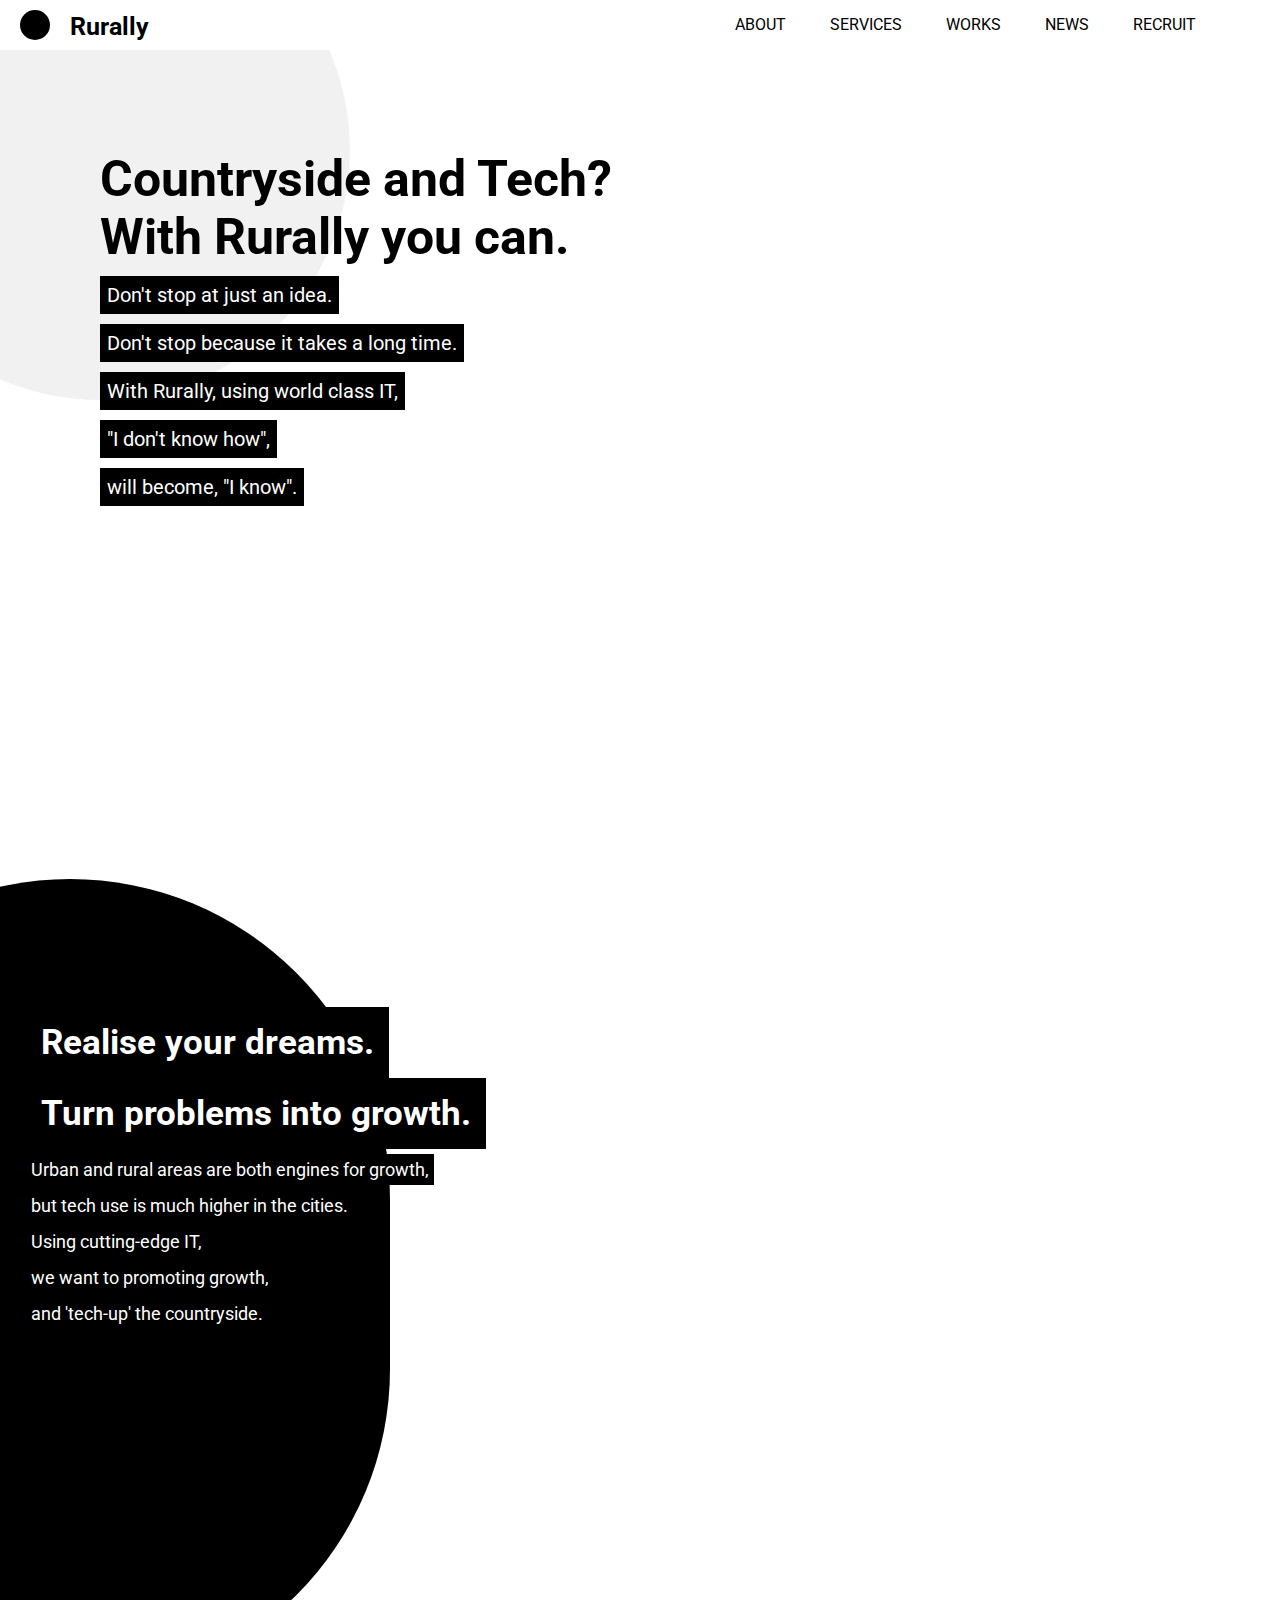
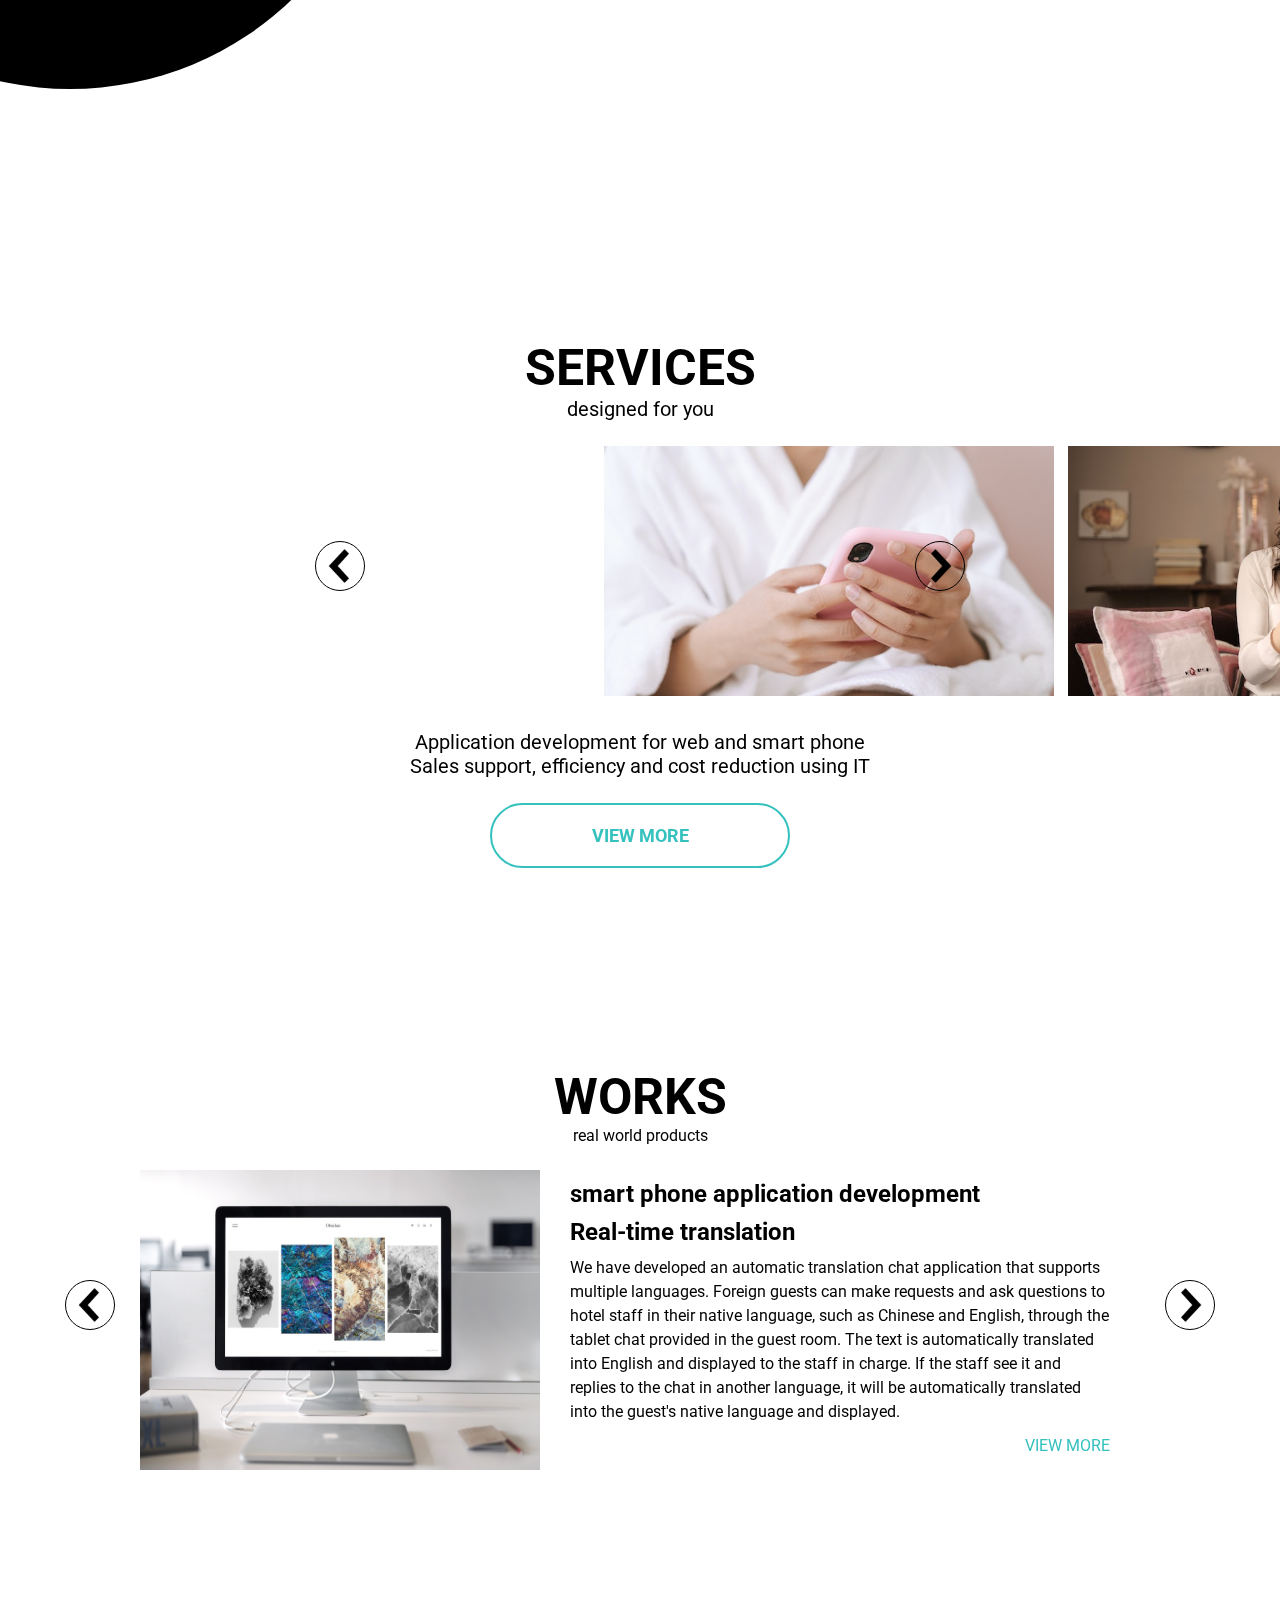
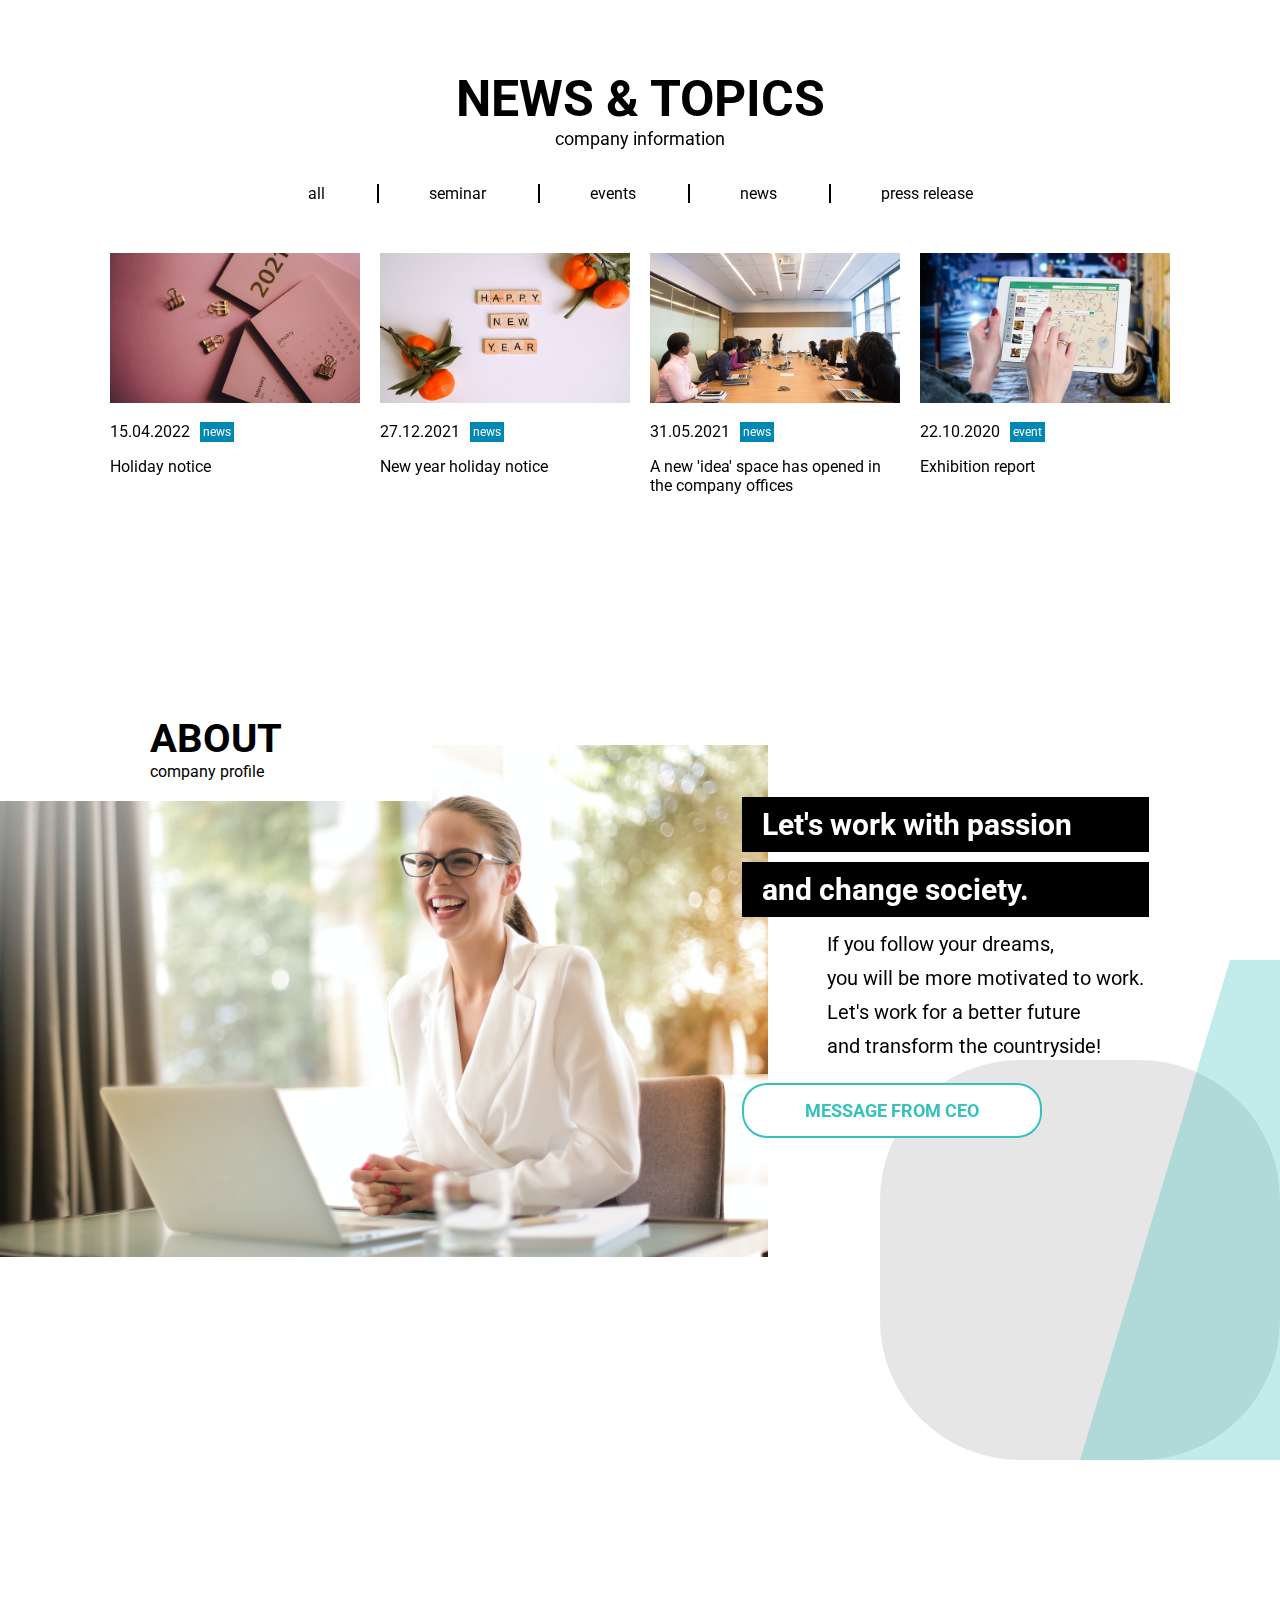
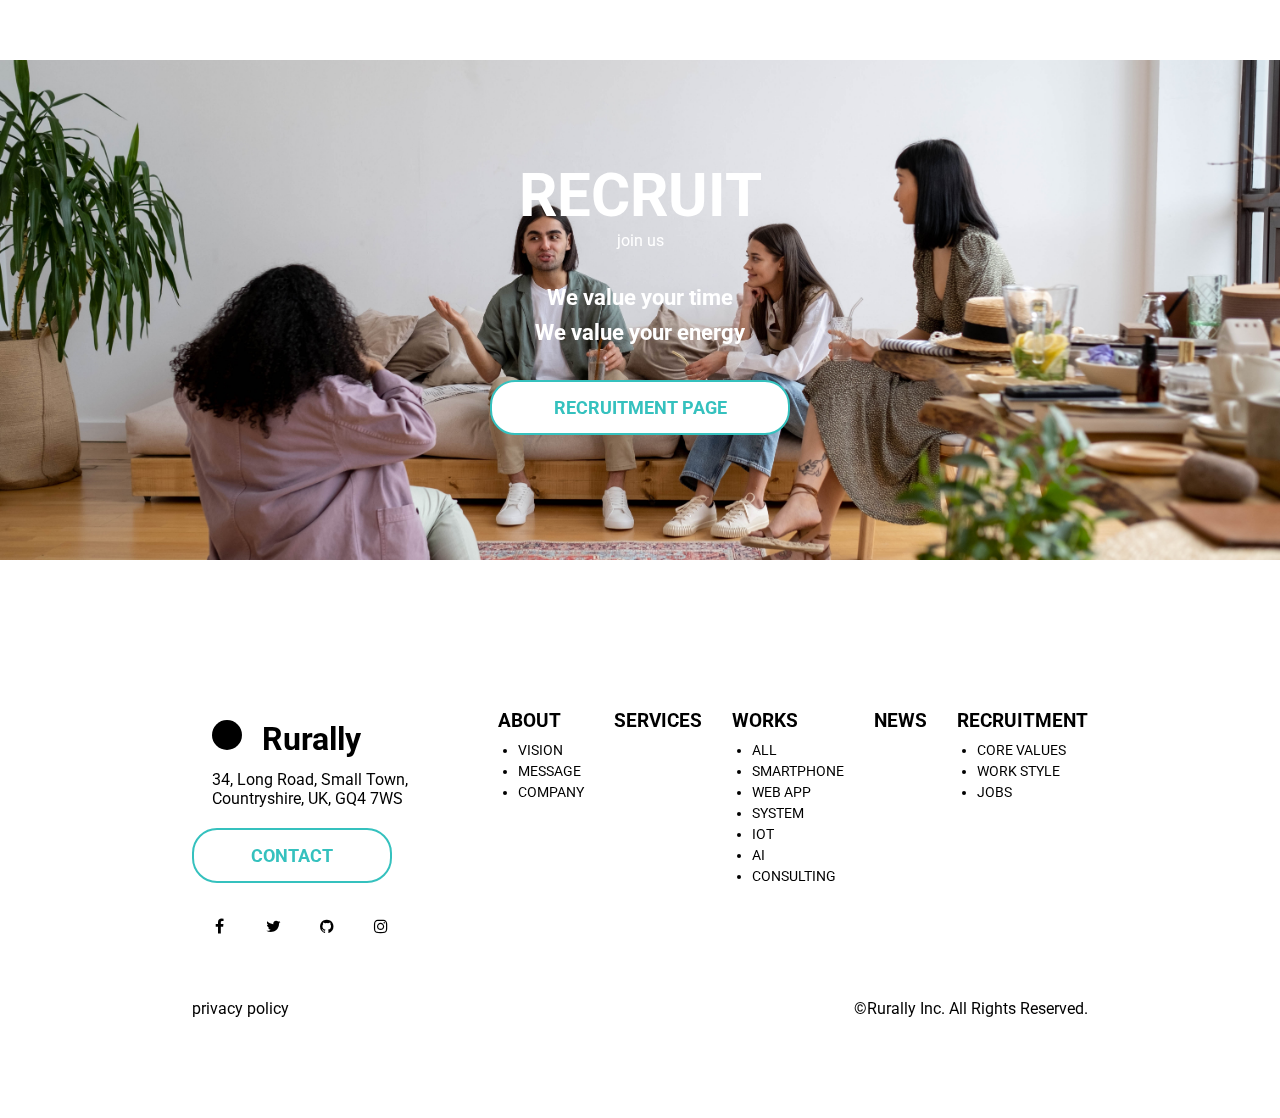
==== index.html @ b2f9b443 "social media meta tages added to index" ====
<!DOCTYPE html>
<html>
  <head>
    <meta name="viewport" content="width=device-width" , initial-scale="1.0" />
    <link rel="stylesheet" href="indexStyles.css" />
    <title>Rurally</title>
    <link rel="icon" type="image/x-icon" href="images\black-circle.png" />
    <link
      rel="stylesheet"
      href="https://cdnjs.cloudflare.com/ajax/libs/font-awesome/4.7.0/css/font-awesome.min.css"
    />
    <!--  social media (facebook) META Tags -->
    <meta
      property="og:title"
      content="Rurally - connecting countryside and tech"
    />
    <meta property="og:type" content="article" />
    <meta
      property="og:image"
      content="https://rn255.github.io/Rurally/images/workTwo.jpg"
    />
    <meta property="og:url" content="https://rn255.github.io/Rurally/" />
    <meta
      property="og:description"
      content="Countryside and Tech? With Rurally you can."
    />
    <!--  social media (twitter) META Tags -->
    <meta name="twitter:card" content="summary_large_image" />
  </head>
  <body>
    <section id="navBar">
      <a href="index.html" id="logoLink">
        <div id="logoTitle">
          <div id="logo"></div>
          <h1>Rurally</h1>
        </div>
      </a>
      <div id="hamburgerIconDiv">
        <img
          src="images\hamburger.png"
          alt="hamburger icon"
          id="hamburgerIcon"
        />
      </div>
      <div id="closeIconDiv">
        <img src="images\close.png" alt="hamburger icon" id="closeIcon" />
      </div>

      <ul id="navBarUl">
        <li class="navBarLiItem"><a href="about.html">about</a></li>
        <li class="navBarLiItem"><a href="services.html">services</a></li>
        <li class="navBarLiItem"><a href="works.html">works</a></li>
        <li class="navBarLiItem"><a href="news.html">news</a></li>
        <li class="navBarLiItem"><a href="recruit.html">recruit</a></li>
        <li class="navBarLiItem" id="navBarContact">
          <a href="contact.html"><button>Contact</button></a>
        </li>
        <li class="navBarLiItem" id="navBarPrivacy">
          <a href="privacy.html" target="_blank" rel="noopener noreferrer"
            ><p>privacy policy</p></a
          >
        </li>
        <li class="navBarLiItem" id="navBarSocialMediaIcons">
          <div>
            <a href="#" class="fa fa-facebook"></a>
            <a href="#" class="fa fa-twitter"></a>
            <a href="#" class="fa fa-github"></a>
            <a href="#" class="fa fa-instagram"></a>
          </div>
        </li>
      </ul>
    </section>

    <section id="sectOne">
      <div id="greyCircle"></div>
      <div id="textSectOne">
        <h1>Countryside and Tech?</h1>
        <h1>With Rurally you can.</h1>
        <p>Don't stop at just an idea.</p>
        <p>Don't stop because it takes a long time.</p>
        <p>With Rurally, using world class IT,</p>
        <p>"I don't know how",</p>
        <p>will become, "I know".</p>
      </div>
      <video autoplay muted loop id="firstVideo">
        <source src="images\pexels-mike-9098158.mp4" type="video/mp4" />
      </video>
    </section>

    <section id="sectTwo">
      <div id="textSectTwo">
        <h1>Realise your dreams.</h1>
        <h1>Turn problems into growth.</h1>
        <p>Urban and rural areas are both engines for growth,</p>
        <p>but tech use is much higher in the cities.</p>
        <p>Using cutting-edge IT,</p>
        <p>we want to promoting growth,</p>
        <p>and 'tech-up' the countryside.</p>
      </div>
      <div id="blackCircle"></div>
      <video autoplay muted loop id="secondVideo">
        <source src="images\videoTwo.mp4" type="video/mp4" />
      </video>
    </section>

    <section id="services">
      <div id="servicesTitle">
        <h1>Services</h1>
        <p>designed for you</p>
      </div>
      <button id="buttonLeft"></button>
      <button id="buttonRight"></button>

      <div id="carousel">
        <div class="emptySlide"></div>
        <div class="slide">
          <img src="images\pexels-ivan-samkov-7394258.jpg" class="imgScroll" />
        </div>
        <div class="slide">
          <img
            src="images\pexels-andrea-piacquadio-920382.jpg"
            class="imgScroll"
          />
        </div>
        <div class="slide">
          <img
            src="images\pexels-mikael-blomkvist-6476577.jpg"
            class="imgScroll"
          />
        </div>
        <div class="slide">
          <img
            src="images\pexels-mikael-blomkvist-6483627.jpg"
            class="imgScroll"
          />
        </div>
        <div class="slide">
          <img src="images\pexels-yan-krukov-7693686.jpg" class="imgScroll" />
        </div>
        <div class="emptySlide"></div>
      </div>

      <p>Application development for web and smart phone</p>
      <p>Sales support, efficiency and cost reduction using IT</p>

      <div id="vmButton">
        <a href="services.html"><button>View more</button></a>
      </div>
    </section>

    <section id="works">
      <div id="worksTitle">
        <h1>Works</h1>
        <p>real world products</p>
      </div>
      <button id="buttonLeftTwo"></button>
      <button id="buttonRightTwo"></button>

      <div id="carousel2">
        <div class="slide">
          <div class="worksSlideInner">
            <img src="images\workOne.jpg" class="imgScroll" />
            <div class="worksSlideDescription">
              <h2>smart phone application development</h2>
              <h2>Real-time translation</h2>
              <p>
                We have developed an automatic translation chat application that
                supports multiple languages. Foreign guests can make requests
                and ask questions to hotel staff in their native language, such
                as Chinese and English, through the tablet chat provided in the
                guest room. The text is automatically translated into English
                and displayed to the staff in charge. If the staff see it and
                replies to the chat in another language, it will be
                automatically translated into the guest's native language and
                displayed.
              </p>
              <p class="workSlideViewMore">
                <a href="works.html">view more</a>
              </p>
            </div>
          </div>
        </div>
        <div class="slide">
          <div class="worksSlideInner">
            <img src="images\workTwo.jpg" class="imgScroll" />
            <div class="worksSlideDescription">
              <h2>System development</h2>
              <h2>Order process management systems</h2>
              <p>
                Despite frequent problems with the existing system, the company
                that developed the system couldn't handle it, so Dreamly decided
                to deal with it. In addition to problems with the system, there
                was also a problem that the online ordering system and the
                company's internal system were not linked, and work efficiency
                was declining. Therefore, we changed from our own server to the
                cloud in accordance with the system update, and linked the
                internal system and the order process management of the EC site.
              </p>
              <p class="workSlideViewMore">
                <a href="works.html">view more</a>
              </p>
            </div>
          </div>
        </div>
        <div class="slide">
          <div class="worksSlideInner">
            <img src="images\workThree.jpg" class="imgScroll" />
            <div class="worksSlideDescription">
              <h2>Web application development</h2>
              <h2>Robot operation prediction simulator</h2>
              <p>
                It is a sales support tool for Achievement 3 "Tomo Robo". By
                inputting several parameters related to steel frame bundling at
                construction sites, Tomorobo will predict the work time. From
                there, you can calculate cost cuts for personnel expenses, etc.,
                and the benefits of introducing Tomorobo will become easier to
                understand. Since no server is required, we were able to hold
                down running costs.
              </p>
              <p class="workSlideViewMore">
                <a href="works.html">view more</a>
              </p>
            </div>
          </div>
        </div>
        <div class="slide">
          <div class="worksSlideInner">
            <img src="images\workFour.jpg" class="imgScroll" />
            <div class="worksSlideDescription">
              <h2>Mobile app</h2>
              <h2>Accomodation reservation for inbound tourists</h2>
              <p>
                Since existing technology can be applied to the accommodation
                reservation system, we focused on ease of use. What is easy for
                humans to use? We designed the UI using a theoretical method (UX
                design) based on user experience, and designed it specifically
                for English-speaking people. Differences in language lead to
                differences in the point of "comfort" in design. In fact, there
                are many foreigners who feel uncomfortable with English sites
                created by Japanese people.
              </p>
              <p class="workSlideViewMore">
                <a href="works.html">view more</a>
              </p>
            </div>
          </div>
        </div>
        <div class="slide">
          <div class="worksSlideInner">
            <img src="images\workFive.jpg" class="imgScroll" />
            <div class="worksSlideDescription">
              <h2>IoT development</h2>
              <h2>Weather observation system</h2>
              <p>
                For meteorological observations, it is important that the data
                be real-time. Extract data from device sensors, upload to the
                cloud, and analyze data. We have developed a system that can
                always execute the process up to that point in real time. In
                parallel, we are also developing an application that
                individually manages the parts that make up an IOT device.
                Outdoor IOT devices often fail. The app records parts inventory,
                replacement dates, etc., so if a device malfunctions, the
                engineer can manage tasks smoothly.
              </p>
              <p class="workSlideViewMore">
                <a href="works.html">view more</a>
              </p>
            </div>
          </div>
        </div>
      </div>
    </section>

    <section id="newsTopics">
      <div id="newsTopicsHeadline">
        <h1>News & Topics</h1>
        <p>company information</p>
      </div>

      <div id="ntNavbar">
        <a href="news.html" id="aOne">all</a>
        <a href="news.html">seminar</a>
        <a href="news.html">events</a>
        <a href="news.html">news</a>
        <a href="news.html">press release</a>
      </div>

      <div id="ntPhotobar">
        <div class="ntPhotobarItem">
          <a href="news.html"
            ><img src="images\newsOne.jpg" class="ntPhotobarImg"
          /></a>
          <div class="newsTopicsDateAndItem">
            <p class="newsDate">15.04.2022</p>
            <p class="somethingElse">news</p>
          </div>
          <p class="newsItemnotes">Holiday notice</p>
        </div>
        <div class="ntPhotobarItem">
          <a href="news.html"
            ><img src="images\newsTwo.jpg" class="ntPhotobarImg"
          /></a>
          <div class="newsTopicsDateAndItem">
            <p class="newsDate">27.12.2021</p>
            <p class="somethingElse">news</p>
          </div>
          <p class="newsItemnotes">New year holiday notice</p>
        </div>
        <div class="ntPhotobarItem">
          <a href="news.html"
            ><img src="images\newsThree.jpg" class="ntPhotobarImg"
          /></a>
          <div class="newsTopicsDateAndItem">
            <p class="newsDate">31.05.2021</p>
            <p class="somethingElse">news</p>
          </div>
          <p class="newsItemnotes">
            A new 'idea' space has opened in the company offices
          </p>
        </div>
        <div class="ntPhotobarItem">
          <a href="news.html"
            ><img src="images\newsFour.jpg" class="ntPhotobarImg"
          /></a>
          <div class="newsTopicsDateAndItem">
            <p class="newsDate">22.10.2020</p>
            <p class="somethingElse">event</p>
          </div>
          <p class="newsItemnotes">Exhibition report</p>
        </div>
      </div>
      <div id="viewNewsButton">
        <a href="news.html"><button>View more</button></a>
      </div>
    </section>

    <section id="about">
      <div id="aboutContainer">
        <div id="aboutTitle">
          <h2>About</h2>
          <p>company profile</p>
        </div>
        <img src="images\aboutImg.jpg" id="aboutPhoto" />
        <div id="aboutDescription">
          <h3>Let's work with passion</h3>
          <h3>and change society.</h3>
          <p>If you follow your dreams,</p>
          <p>you will be more motivated to work.</p>
          <p>Let's work for a better future</p>
          <p>and transform the countryside!</p>
          <a href="about.html"><button>Message from CEO</button></a>
        </div>
        <div id="greySquare"></div>
        <div id="greenSquare"></div>
      </div>
    </section>

    <section id="recruitSection">
      <div id="recruitSectionTitle">
        <h2>Recruit</h2>
        <p>join us</p>
      </div>
      <div id="recruitSectionInfo">
        <p>We value your time</p>
        <p>We value your energy</p>
      </div>
      <a href="recruit.html"><button>Recruitment page</button></a>
    </section>

    <section id="footer">
      <div id="footerUpper">
        <div id="footerLeftColumn">
          <a href="index.html"
            ><div id="footerLogoContainer">
              <div id="footerLogo"></div>
              <h1>Rurally</h1>
            </div></a
          >

          <p id="adressLine">
            34, Long Road, Small Town, Countryshire, UK, GQ4 7WS
          </p>
          <a href="contact.html"><button>Contact</button></a>
          <div id="socialMediaIcons">
            <a href="#" class="fa fa-facebook"></a>
            <a href="#" class="fa fa-twitter"></a>
            <a href="#" class="fa fa-github"></a>
            <a href="#" class="fa fa-instagram"></a>
          </div>
        </div>
        <div id="footerNavLinks">
          <div id="footerAbout" class="footerNavLinksItem">
            <a href="about.html" class="footerNavLinksTitle"><h3>about</h3></a>
            <ul>
              <a href="about.html#visionMessage"><li>vision</li></a>
              <a href="about.html#CeoMessageSection"><li>message</li></a>
              <a href="about.html#aboutCompanyInfo"><li>company</li></a>
            </ul>
          </div>
          <div id="footerServices" class="footerNavLinksItem">
            <a href="services.html" class="footerNavLinksTitle"
              ><h3>services</h3></a
            >
          </div>
          <div id="footerWorks" class="footerNavLinksItem">
            <a href="works.html" class="footerNavLinksTitle"><h3>Works</h3></a>
            <ul>
              <a href="works.html"><li>All</li></a>
              <a href="works.html"><li>Smartphone</li></a>
              <a href="works.html"><li>Web app</li></a>
              <a href="works.html"><li>System</li></a>
              <a href="works.html"><li>IoT</li></a>
              <a href="works.html"><li>AI</li></a>
              <a href="works.html"><li>Consulting</li></a>
            </ul>
          </div>
          <div id="footerNews" class="footerNavLinksItem">
            <a href="news.html" class="footerNavLinksTitle"><h3>news</h3></a>
          </div>
          <div id="footerRecruitment" class="footerNavLinksItem">
            <a href="recruit.html" class="footerNavLinksTitle"
              ><h3>Recruitment</h3></a
            >
            <ul>
              <a href="recruit.html#coreValuesSection"><li>Core values</li></a>
              <a href="recruit.html#workStyleSection"><li>Work style</li></a>
              <a href="recruit.html#jobsBanner"><li>Jobs</li></a>
            </ul>
          </div>
        </div>
      </div>
      <div id="footerLower">
        <a href="privacy.html" target="_blank" rel="noopener noreferrer"
          ><p>privacy policy</p></a
        >
        <p id="copywriteLine">©Rurally Inc. All Rights Reserved.</p>
      </div>
    </section>

    <script src="indexScript.js"></script>
  </body>
</html>
---- indexStyles.css ----
@import url("https://fonts.googleapis.com/css2?family=Noto+Serif+SC:wght@300;400;500;700&family=Roboto:wght@300;400;500;700&display=swap");
* {
  /* font-family: "Noto Serif SC", serif; */
  font-family: "Roboto", "Noto Serif SC", sans-serif;
  margin: 0;
  box-sizing: border-box;
  scroll-behavior: smooth;
}

body {
  overflow: auto;
}

#navBar {
  display: flex;
  justify-content: space-between;
  color: black;
  background-color: white;
  position: fixed;
  top: 0;
  width: 100%;
  height: 50px;
  z-index: 10;
}

#logo {
  background-color: black;
  height: 30px;
  width: 30px;
  border-radius: 50%;
  margin: 10px 20px;
}

#logoTitle {
  display: flex;
}

#navBar #logoTitle h1 {
  margin-top: 8%;
  text-decoration: none;
  color: black;
  font-size: 25px;
  font-weight: bold;
}

#logoLink {
  text-decoration: none;
}

#navBar ul {
  position: relative;
  margin: 15px 5% 0 0;
  padding: unset;
  width: unset;
  top: unset;
  cursor: pointer;
  /* display: unset; */
}

.navBarLiItem {
  text-transform: uppercase;
  display: inline-block;
  margin: 0 20px;
  font-size: unset;
  text-align: unset;
}

#navBar ul li a {
  text-decoration: none;
  color: black;
}

#navBar ul li button {
  margin: 0;
  padding: 10px;
  /* font-size: 20px; */
  margin-left: 0px;
  width: 200px;
  border-radius: 25px;
  border: 2px #35c1be solid;
  color: #35c1be;
  background-color: white;
  text-transform: uppercase;
  font-weight: bold;
  font-size: 18px;
  cursor: pointer;
}

#navBar ul #navBarPrivacy p {
  font-size: 12px;
  color: white;
}

#navBar ul #navBarContact {
  display: none;
}

#navBar ul #navBarPrivacy {
  display: none;
}

#navBar ul #navBarSocialMediaIcons {
  display: none;
}

#navBar #hamburgerIconDiv {
  display: none;
}

#navBar #closeIconDiv img {
  margin: 15px;
  height: 25px;
  width: 25px;
  position: fixed;
  top: 0;
  right: 0;
}

#navBar #closeIconDiv img:hover {
  cursor: pointer;
}

#navBar #closeIconDiv {
  display: none;
}

#navBar #hamburgerIconDiv img {
  margin: 15px;
  height: 25px;
  width: 25px;
  position: fixed;
  top: 0;
  right: 0;
}

#navBar #hamburgerIconDiv img:hover {
  cursor: pointer;
}

#navBar #hamburgerIconDiv {
  display: none;
}

/* section one  */

#sectOne {
  margin-top: 50px;
  position: relative;
  overflow: hidden;
  display: flex;
  height: 85vh;
}

/* #imgOne {
  width: 65vw;
  object-fit: contain;
  left: 35vw;
  z-index: -1;
  position: absolute;
} */

#firstVideo {
  position: absolute;
  z-index: -1;
  left: 35vw;
  height: 90vh;
  object-fit: contain;
}

#greyCircle {
  background-color: #d3d3d350;
  height: 500px;
  width: 500px;
  z-index: -1;
  position: absolute;
  border-radius: 50%;
  left: -150px;
  top: -150px;
}

#textSectOne {
  margin: 100px 0 0 100px;
}

#textSectOne h1 {
  font-size: 50px;
}

#textSectOne p {
  font-size: 20px;
  color: white;
  background-color: black;
  margin: 10px 0;
  padding: 7px;
  width: fit-content;
}

/* section two */

#sectTwo {
  margin-top: 5%;
  display: flex;
  justify-content: space-between;
  position: relative;
  overflow: hidden;
  height: 90vh;
}

#blackCircle {
  background-color: black;
  height: 90vh;
  width: 50vw;
  z-index: -1;
  border-radius: 500px;
  left: -250px;
  /* margin-top: 150px; */
  position: absolute;
}

#textSectTwo {
  margin: 10% 0 0 2%;
  /* top: -250px; */
  /* margin-top: 250px; */
}

#textSectTwo h1 {
  font-size: 35px;
  color: white;
  background: black;
  width: fit-content;
  padding: 15px;
}

#textSectTwo p {
  font-size: 18px;
  color: white;
  background: black;
  margin: 5px 0;
  padding: 5px;
  /* width: 30vw; */
  width: fit-content;
}

#imgTwo {
  position: absolute;
  margin-top: 1%;
  object-fit: contain;
  width: 70%;
  right: 0;
  z-index: -2;
}

#secondVideo {
  position: absolute;
  margin-top: 1%;
  object-fit: contain;
  width: 70%;
  right: 0;
  z-index: -2;
}

/* services section  */

#services {
  margin-top: 250px;

  /* position: relative; */
}

/* services section */

#servicesTitle {
  margin-bottom: 20px;
}

#services h1 {
  text-align: center;
  font-size: 50px;
  text-transform: uppercase;
}

#services p {
  text-align: center;
  font-size: 20px;
}

.scrollmenu {
  /* display: inline-flex; */
  /* width: 550px; */
  /* margin: auto; */
}

#carousel img {
  width: 450px;
  height: 250px;
  margin: 5px;
  object-fit: cover;
}

#carousel {
  width: 100%;
  height: auto;
  background-color: white;
  overflow: auto;
  white-space: nowrap;
  margin-bottom: 25px;
  cursor: grab;
  scroll-snap-type: x mandatory;
  scroll-behavior: smooth;
}

#carousel::-webkit-scrollbar {
  height: 0 !important;
}

#carousel .slide {
  display: inline-block;
  scroll-snap-align: center;
}

#carousel .emptySlide {
  display: inline-block;
  scroll-snap-align: center;
  width: 700px;
  height: 250px;
  margin: 5px;
  background-color: white;
}

#services #buttonLeft {
  /* color: #ff0000; */
  position: absolute;
  margin-top: 100px;
  left: 0;
  right: 600px;
  margin-left: auto;
  margin-right: auto;
  /* width: fit-content; */

  width: 50px;
  height: 50px;
  border-radius: 50%;
  border: 1px black solid;
  background-color: transparent;
  background-image: url("images/293664_chevron_left_icon.png");
  background-size: 75%;
  background-position: center;
  background-repeat: no-repeat;
  cursor: pointer;
}

#services #buttonRight {
  /* color: #ff0000; */
  position: absolute;
  /* text-align: center; */
  margin-top: 100px;
  left: 600px;
  right: 0;
  margin-left: auto;
  margin-right: auto;
  /* width: fit-content; */

  width: 50px;
  height: 50px;
  border-radius: 50%;
  border: 1px black solid;
  background-color: transparent;
  background-image: url("images/293665_right_chevron_icon.png");
  background-size: 75%;
  background-position: center;
  background-repeat: no-repeat;
  cursor: pointer;
}

#services #vmButton {
  width: fit-content;
  margin: auto;
  /* color: #ff0000; */
}

#services #vmButton button {
  margin-top: 25px;
  width: 300px;
  padding: 20px;
  background-color: transparent;
  border: 2px #35c1be solid;
  color: #35c1be;
  border-radius: 35px;
  text-transform: uppercase;
  font-weight: bold;
  font-size: 18px;
  cursor: pointer;
}

/* works section */

#works {
  margin-top: 200px;
}

#worksTitle {
  margin-bottom: 25px;
}

#worksTitle p {
  text-align: center;
}

#works h1 {
  text-align: center;
  font-size: 50px;
  text-transform: uppercase;
}

#works #buttonLeftTwo {
  /* color: #ff0000; */
  position: absolute;
  margin-top: 110px;
  left: 0;
  right: 1100px;
  margin-left: auto;
  margin-right: auto;

  width: 50px;
  height: 50px;
  border-radius: 50%;
  border: 1px black solid;
  background-color: transparent;
  background-image: url("images/293664_chevron_left_icon.png");
  background-size: 75%;
  background-position: center;
  background-repeat: no-repeat;
  cursor: pointer;
}

#works #buttonRightTwo {
  /* color: #ff0000; */
  position: absolute;
  margin-top: 110px;
  left: 1100px;
  right: 0;
  margin-left: auto;
  margin-right: auto;
  /* width: fit-content; */

  width: 50px;
  height: 50px;
  border-radius: 50%;
  border: 1px black solid;
  background-color: transparent;
  background-image: url("images/293665_right_chevron_icon.png");
  background-size: 75%;
  background-position: center;
  background-repeat: no-repeat;
  cursor: pointer;
}

#carousel2 {
  display: flex;
  width: 1000px;
  margin: auto;
  overflow: auto;
  cursor: grab;
  scroll-snap-type: x mandatory;
  scroll-behavior: smooth;
}

#carousel2::-webkit-scrollbar {
  height: 0 !important;
}

#carousel2 .slide {
  scroll-snap-align: center;
}

.worksSlideInner {
  display: flex;
  width: 1000px;
  height: 300px;
}

.worksSlideDescription {
  width: 60%;
  padding: 1% 3%;
}

.worksSlideDescription h2 {
  margin-bottom: 10px;
}

.worksSlideDescription p {
  line-height: 150%;
  margin-bottom: 10px;
}

#carousel2 .slide img {
  width: 40%;
  height: 100%;
}

.workSlideViewMore {
  text-align: right;
  text-transform: uppercase;
  color: #35c1be;
}

.workSlideViewMore a {
  text-decoration: none;
  color: #35c1be;
}

/* news and topics section */

#newsTopics {
  margin-top: 200px;
}

#newsTopicsHeadline {
  width: fit-content;
  margin: auto;
  margin-bottom: 35px;
}

#newsTopicsHeadline h1 {
  font-size: 50px;
  text-transform: uppercase;
}

#newsTopicsHeadline p {
  font-size: 18px;
  text-align: center;
}

#ntNavbar {
  display: flex;
  width: fit-content;
  margin: auto;
  margin-bottom: 50px;
}

#ntNavbar a {
  margin: 0 1px;
  padding: 0 50px;
  border-left: 2px solid black;
  text-decoration: none;
  color: black;
}

#ntNavbar #aOne {
  border-left: none;
}

.ntPhotobarImg {
  width: 250px;
  height: 150px;
  object-fit: cover;
}

#ntPhotobar {
  display: flex;
  width: fit-content;
  margin: auto;
}

.ntPhotobarItem {
  margin: 0 10px;
  width: 250px;
}

.ntPhotobarItem .newsDate {
  margin-top: 15px;
}

.ntPhotobarItem .newsTopicsDateAndItem {
  display: flex;
}

.ntPhotobarItem .newsTopicsDateAndItem .somethingElse {
  margin-top: 15px;
  margin-left: 10px;
  background-color: #0087b4;
  color: white;
  font-size: 12px;
  padding: 3px;
}

.ntPhotobarItem .newsItemnotes {
  margin-top: 15px;
}

#viewNewsButton {
  display: none;
  width: fit-content;
  margin: auto;
  /* color: #ff0000; */
}

#viewNewsButton button {
  margin-top: 25px;
  width: 300px;
  padding: 20px;
  background-color: transparent;
  border: 2px #35c1be solid;
  color: #35c1be;
  border-radius: 35px;
  text-transform: uppercase;
  font-weight: bold;
  font-size: 18px;
  cursor: pointer;
}

/* about section */

#about {
  margin-top: 200px;
  position: relative;
  overflow: hidden;
  height: 85vh;
}

#aboutContainer {
  display: flex;
  /* position: relative; */
  /* overflow: hidden; */
  /* height: fit-content; */
}

#aboutTitle {
  background-color: white;
  padding: 20px 150px;
}

#aboutTitle h2 {
  font-size: 40px;
  text-transform: uppercase;
}

#aboutContainer #aboutPhoto {
  width: 60vw;
  height: auto;
  position: absolute;
  left: 0px;
  margin-top: 50px;
  z-index: -1;
  object-fit: cover;
}

#aboutContainer #aboutDescription {
  position: absolute;
  margin-top: 8%;
  left: 58vw;
}

#aboutContainer #aboutDescription h3 {
  background-color: black;
  color: white;
  padding: 10px 20px;
  margin-bottom: 10px;
  font-size: 30px;
}

#aboutContainer #aboutDescription p {
  padding: 5px;
  font-size: 20px;
  margin-left: 80px;
}

#aboutContainer #aboutDescription a {
  text-decoration: none;
}

#aboutContainer #aboutDescription button {
  padding: 15px;
  /* font-size: 20px; */
  margin-left: 0px;
  margin-top: 20px;
  width: 300px;
  border-radius: 25px;
  border: 2px #35c1be solid;
  background-color: white;
  color: #35c1be;
  text-transform: uppercase;
  font-weight: bold;
  font-size: 18px;
  cursor: pointer;
}

#about #greySquare {
  width: 400px;
  height: 400px;
  background-color: grey;
  z-index: -2;
  border-radius: 35%;
  position: absolute;
  right: 0px;
  bottom: 0px;
  /* margin-top: 50px; */
  /* make it transparent? */
  opacity: 0.2;
}

#about #greenSquare {
  /* margin-top: 100px; */
  /* width: 200px;
  border-bottom: 200px;
  border-left: 25px;
  border-right: 25px;
  height: 0px; */

  border-bottom: 500px solid #35c1be;
  border-left: 150px solid transparent;
  border-right: 250px solid transparent;
  height: 100%;
  width: 700px;

  /* background-color: green; */
  /* z-index: -2; */
  /* border-radius: 35%; */
  position: absolute;
  /* left: 850px; */
  right: -500px;
  /* margin-top: 50px; */
  /* make it transparent? */
  opacity: 0.3;
}

/* recruit section */

#recruitSection {
  text-align: center;
  margin-top: 200px;
  background-image: url("images/recruitImg.jpg");
  background-size: cover;
  background-position: center;
  height: 500px;
  margin-bottom: 100px;
}

#recruitSection #recruitSectionTitle {
  padding-top: 100px;
  margin-bottom: 30px;
  color: white;
}

#recruitSection #recruitSectionTitle h2 {
  font-size: 60px;
  text-transform: uppercase;
  /* font-weight: bold; */
  /* padding-top: 100px; */
}

#recruitSection #recruitSectionInfo p {
  color: white;
  padding: 5px;
  font-size: 22px;
  font-weight: bold;
}

#recruitSection button {
  margin-top: 30px;
  padding: 15px;
  /* font-size: 20px; */
  margin-left: 0px;
  width: 300px;
  border-radius: 25px;
  border: 2px #35c1be solid;
  background-color: white;
  color: #35c1be;
  text-transform: uppercase;
  font-weight: bold;
  font-size: 18px;
  cursor: pointer;
  transition: 0.5s;
}

#recruitSection button:hover {
  opacity: 0.7;
}

/* footer section */

#footer {
  margin-top: 150px;
}

#footer a {
  text-decoration: none;
  color: black;
}

#footerUpper {
  display: flex;
  justify-content: space-between;
  width: 70%;
  margin: auto;
}

#footerLower {
  display: flex;
  justify-content: space-between;
  width: 70%;
  margin: auto;
  margin-top: 50px;
  margin-bottom: 100px;
}

#footerLogoContainer {
  display: flex;
  margin-bottom: 10px;
}

#footerLeftColumn button {
  margin: 20px 0;
  padding: 15px;
  /* font-size: 20px; */
  margin-left: 0px;
  width: 200px;
  border-radius: 25px;
  border: 2px #35c1be solid;
  color: #35c1be;
  background-color: white;
  text-transform: uppercase;
  font-weight: bold;
  font-size: 18px;
  cursor: pointer;
}

#footerLogoContainer h1 {
  padding-top: 10px;
}

#footerLeftColumn p {
  margin-left: 20px;
}

#socialMediaIcons {
  display: flex;
}

.fa {
  padding: 10px;
  font-size: 500px;
  width: 50px;
  text-align: center;
  text-decoration: none;
  margin: 5px 2px;
  color: black;
}

#footerNavLinks {
  display: flex;
  text-transform: uppercase;
}

#footerLogo {
  background-color: black;
  height: 30px;
  width: 30px;
  border-radius: 50%;
  margin: 10px 20px;
}

#footerNavLinks div {
  margin-left: 10px;
}

#footerNavLinks h3 {
  margin-bottom: 10px;
  margin-left: 20px;
}

#footerNavLinks li {
  margin-bottom: 5px;
  left: -10px;
  font-size: 14px;
}

@media (max-width: 1000px) {
  /* mobile view navBar */
  /* this is what you will transform into when you create it  */
  /* this will all be deleted  */
  /* this will go into a JS function  */
  /* on the small screen it will just change to a hamburger  */

  /* #navBar {
    background-color: #35c1be;
    width: 100vw;
    height: 100vh;
  } */

  /* FROM HERE HAVE NOT BEEN ADDED */

  /* #navBar ul {
    position: fixed;
    margin: 0;
    padding: 0;
    width: 100vw;
    top: 15vh;
    cursor: default;
  }
 
  #navBar ul li {
    display: block;
    margin: 20px 0;
    font-size: 20px;
    text-align: center;
  }
  
  #navBar ul #navBarContact {
    display: block;
  }

  #navBar ul #navBarPrivacy {
    display: block;
  }

  #navBar ul #navBarSocialMediaIcons {
    display: block;
  } */

  /* THIS IS THE END OF WHERE WE ADD TOO  */

  /* nav bar  */
  /* navbar will be hidden  */

  #navBarUl {
    display: none;
  }

  /* this is all we will display  */

  #navBar #hamburgerIconDiv {
    display: inline;
  }

  /* section one  */

  #sectOne {
    height: fit-content;
  }

  #firstVideo {
    /* position: relative; */
    left: 0vw;
    width: 100vw;
    height: 40vh;
    object-fit: cover;
  }

  #greyCircle {
    display: none;
  }

  #textSectOne {
    margin: 42vh 0 0 20px;
  }

  #textSectOne h1 {
    font-size: 30px;
  }

  #textSectOne p {
    font-size: 18px;
    margin: 10px 0;
    padding: 5px;
    width: fit-content;
  }

  /* section two  */

  #sectTwo {
    /* display: inline; */
    height: fit-content;
  }

  #blackCircle {
    display: none;
  }

  #secondVideo {
    width: 100vw;
    height: 40vh;
    object-fit: cover;
  }

  #textSectTwo {
    margin: 45vh 0 0 2%;
    /* top: -250px; */
    /* margin-top: 250px; */
  }

  #textSectTwo h1 {
    font-size: 22px;
    width: fit-content;
    padding: 0px;
    margin: 0 10px;
    color: black;
    background-color: white;
  }

  #textSectTwo p {
    font-size: 18px;
    color: black;
    background-color: white;
    margin: 10px 10px;
    padding: 0px;
    /* width: 30vw; */
    width: fit-content;
  }

  /* services section */

  #services {
    margin-top: 50px;
  }

  #services h1 {
    font-size: 30px;
  }

  #services p {
    font-size: 18px;
  }

  #carousel img {
    padding: 5px;
    width: 95vw;
    height: 250px;
    margin: 5px;
    object-fit: cover;
  }

  #carousel {
    width: 95vw;
    margin: auto;
  }

  #services #buttonLeft {
    right: 80vw;
    width: 40px;
    height: 40px;
  }

  #services #buttonRight {
    left: 80vw;
    width: 40px;
    height: 40px;
  }

  #carousel .emptySlide {
    display: none;
  }

  /* works section  */

  #works {
    margin-top: 100px;
  }

  #works h1 {
    font-size: 30px;
  }

  #carousel2 {
    width: 75vw;
  }

  .worksSlideInner {
    display: inline;
    width: 75vw;
    height: 200vh;
  }

  #works #buttonLeftTwo {
    right: 85vw;
    width: 30px;
    height: 30px;
  }

  #works #buttonRightTwo {
    left: 85vw;
    width: 30px;
    height: 30px;
  }

  #carousel2 .slide img {
    width: 75vw;
    height: 25%;
  }

  .worksSlideDescription {
    width: 75vw;
    padding: 1% 3%;
  }

  .worksSlideDescription h2 {
    font-size: 18px;
  }

  .worksSlideDescription p {
    font-size: 14px;
  }

  /* news section  */
  #newsTopics {
    margin-top: 20px;
  }

  #newsTopicsHeadline {
    margin-bottom: 10px;
  }

  #ntNavbar {
    display: none;
  }

  #ntPhotobar {
    display: inline;
  }

  #newsTopicsHeadline h1 {
    font-size: 30px;
  }

  .ntPhotobarImg {
    display: none;
  }

  .ntPhotobarItem .newsDate {
    font-weight: 600;
  }

  .ntPhotobarItem .newsItemnotes {
    margin-top: 5px;
  }

  #viewNewsButton {
    display: block;
  }

  /* about section  */

  #about {
    margin-top: 100px;
    height: fit-content;
  }

  #aboutTitle {
    padding: 20px 15px;
  }

  #aboutContainer #aboutPhoto {
    display: block;
    width: 80vw;
    /* height: auto; */
    /* position: relative; */
    /* left: 10px; */
    /* margin: 50px auto 0; */
    margin: auto;

    /* z-index: -1; */
    /* object-fit: cover; */
  }

  #aboutContainer {
    display: block;
  }

  #aboutContainer #aboutPhoto {
    position: relative;
  }

  #aboutContainer #aboutDescription {
    position: relative;
    left: 0;
  }

  #aboutContainer #aboutDescription h3 {
    margin: 10px 3vw 10px;
    font-size: 20px;
    width: fit-content;
  }

  #aboutContainer #aboutDescription p {
    padding: 5px;
    font-size: 18px;
    margin-left: 3vw;
  }

  #aboutTitle h2 {
    font-size: 30px;
  }

  #aboutContainer #aboutDescription button {
    display: block;
    margin: 10px auto 0;
  }

  #about #greySquare {
    width: 300px;
    height: 300px;
    position: absolute;
    right: 20px;
    bottom: 200px;
  }

  /* footer section  */

  #footerUpper {
    display: inline;
  }

  #footerLeftColumn button {
    margin: 20px 20px;
  }

  #adressLine {
    width: 80%;
  }

  #socialMediaIcons {
    margin-bottom: 25px;
  }

  .footerNavLinksItem {
    display: flex;
  }

  #footerNavLinks {
    display: inline;
  }

  .footerNavLinksTitle {
    width: 50vw;
  }

  #footerNavLinks ul {
  }

  #footerLower {
    display: inline;
  }

  #footerLower p {
    margin: 10px 20px 0px;
  }

  #footerLower #copywriteLine {
    margin-bottom: 100px;
  }
}
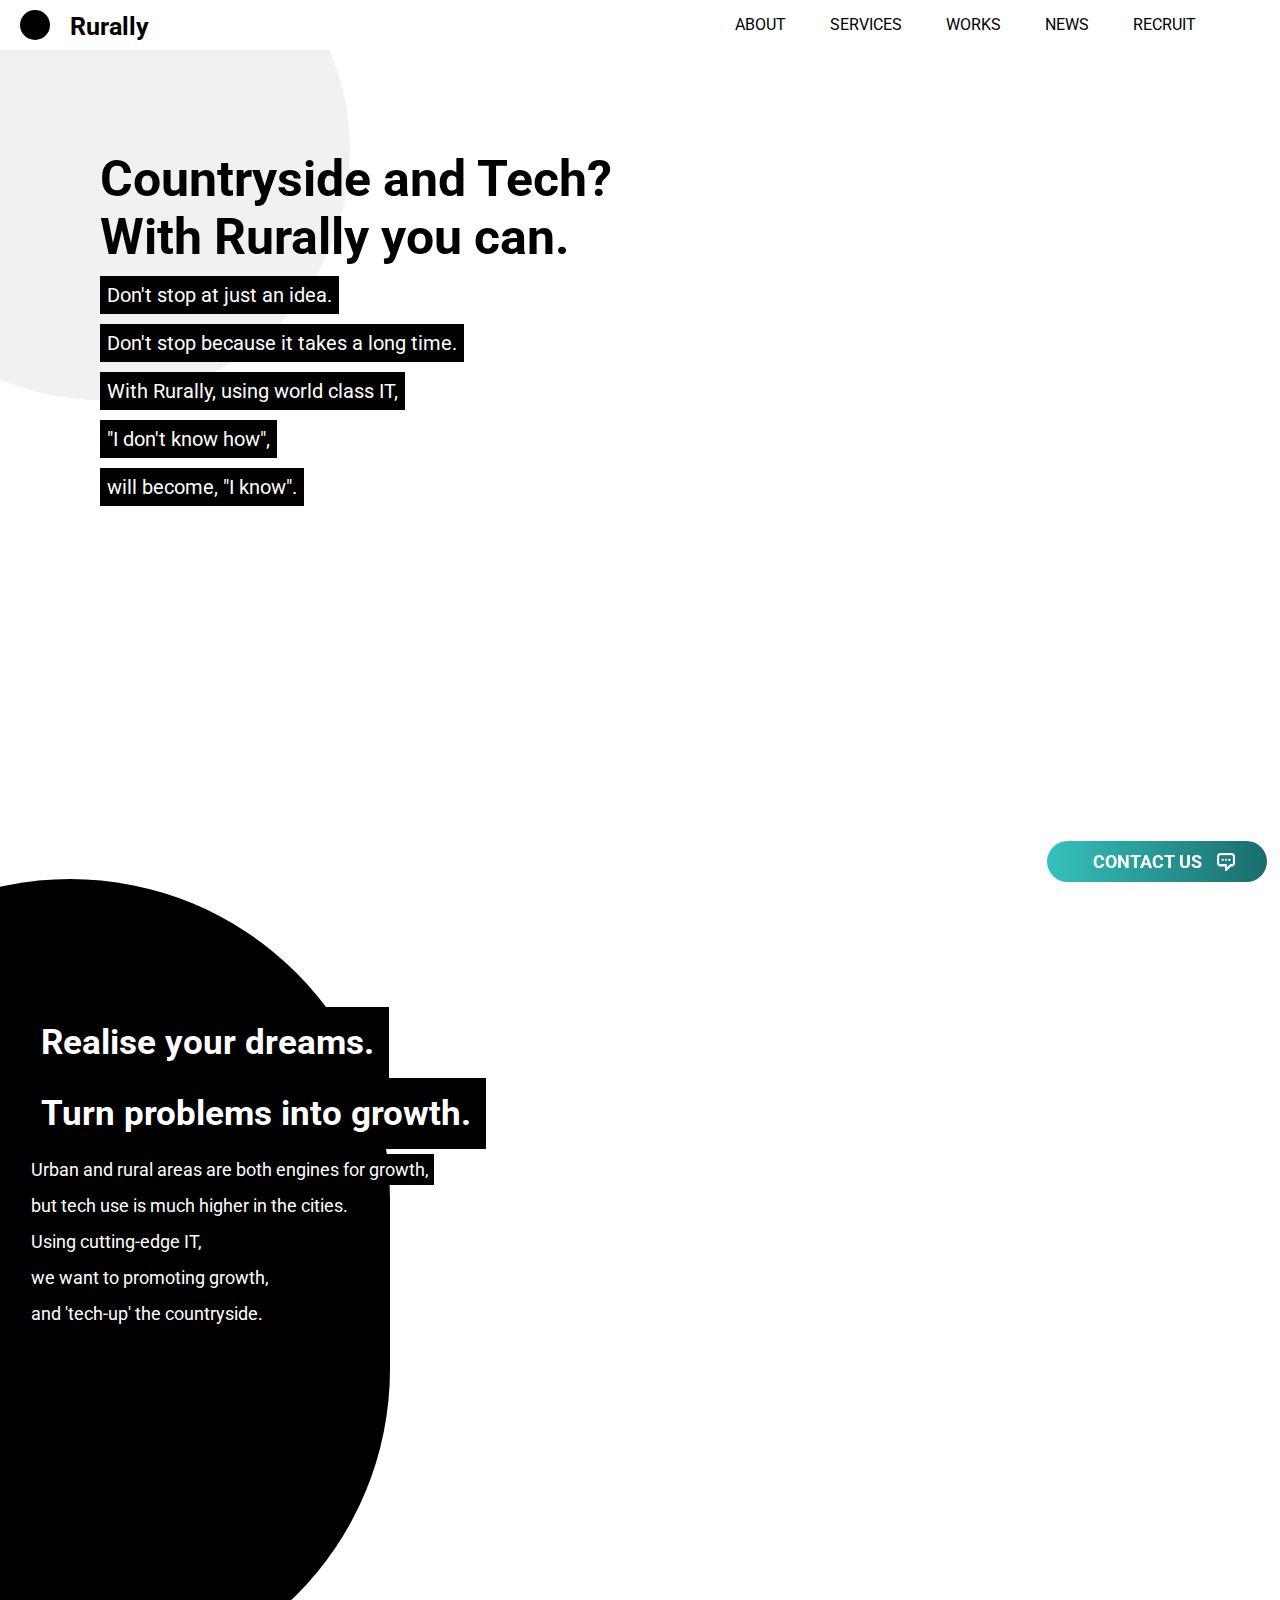
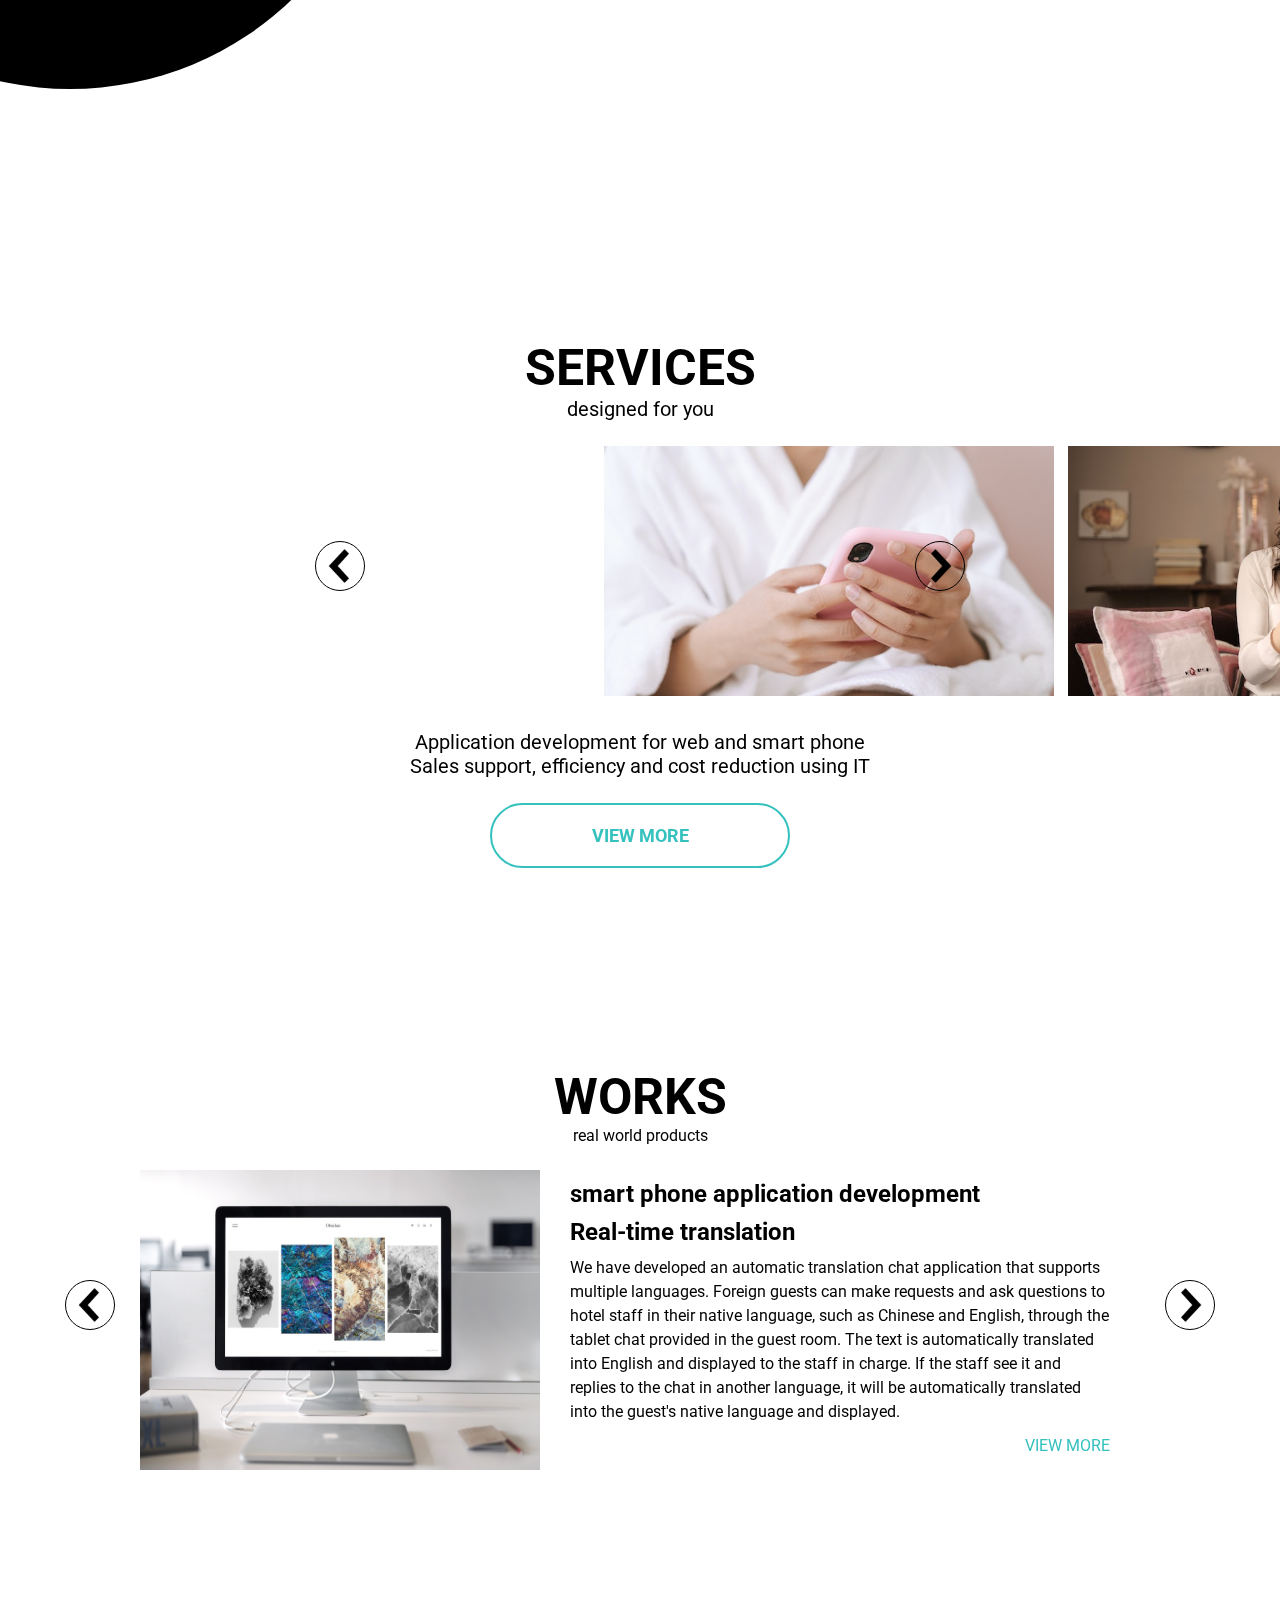
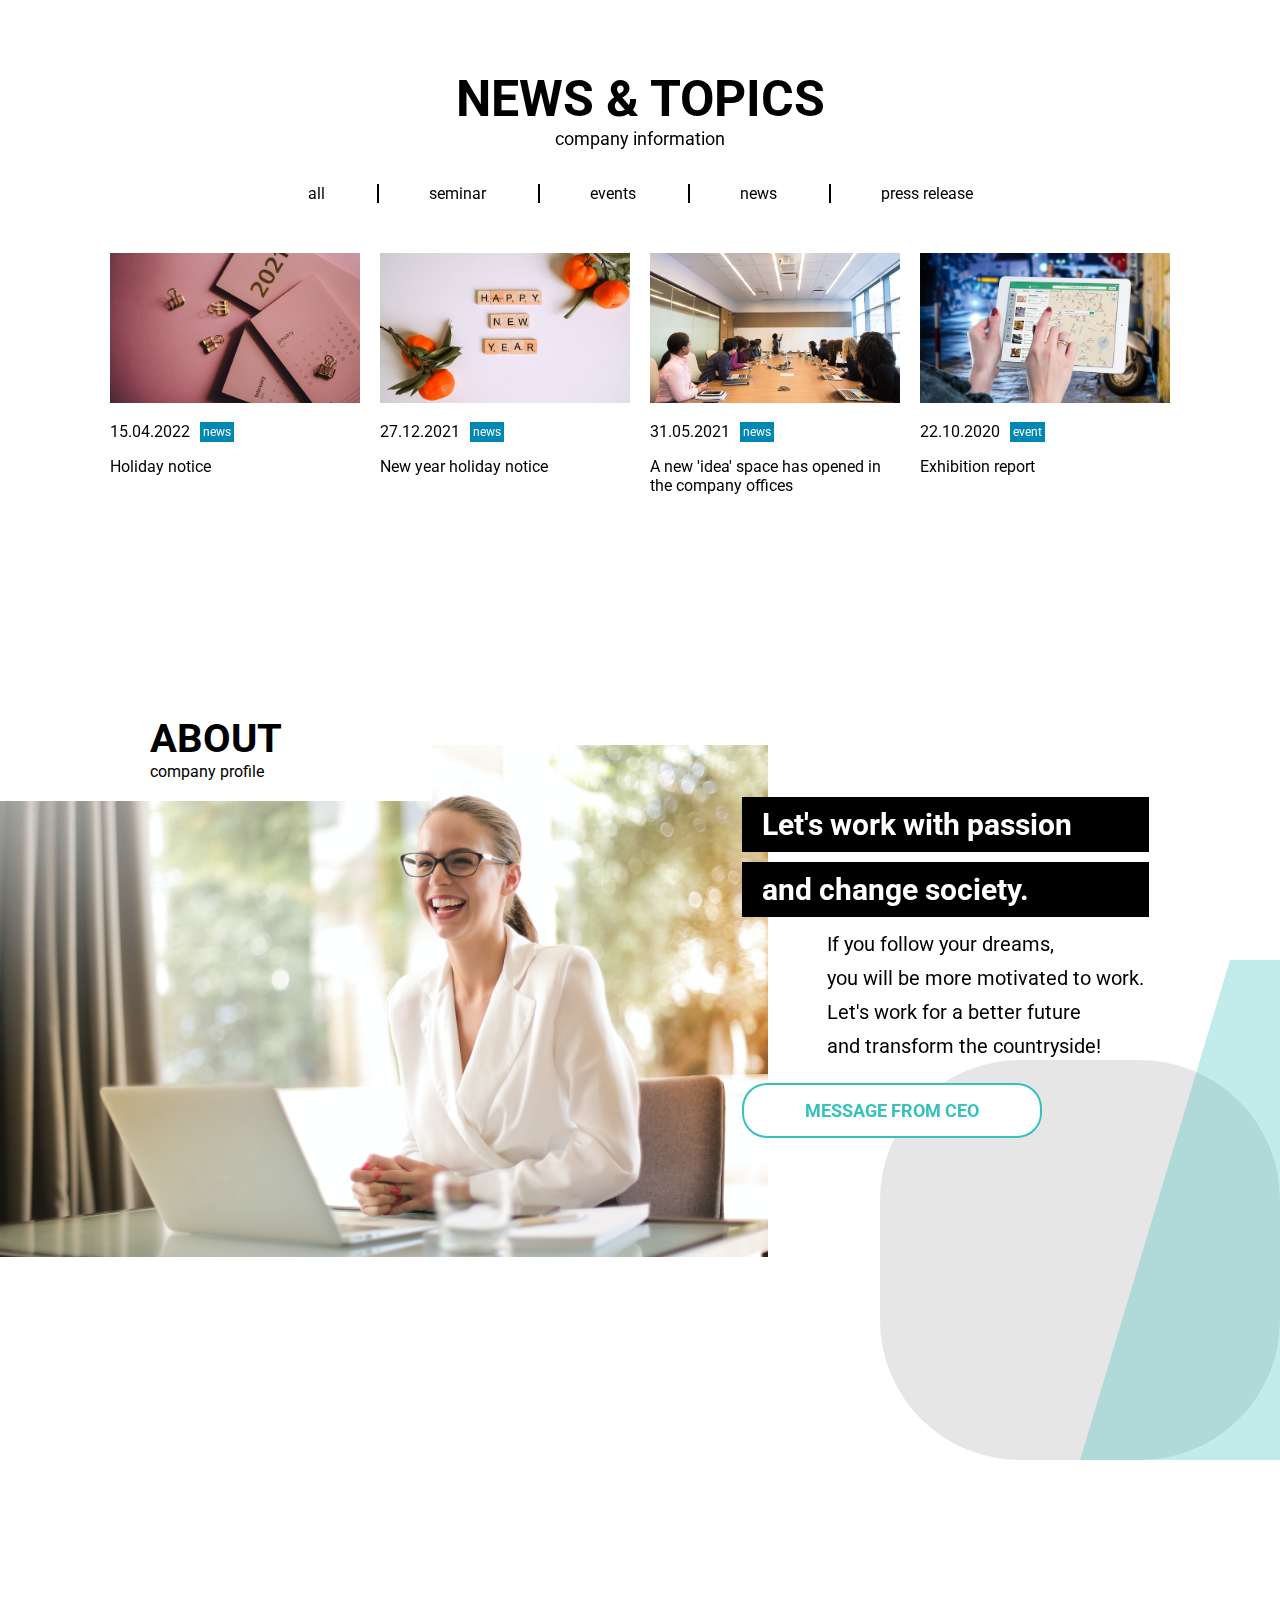
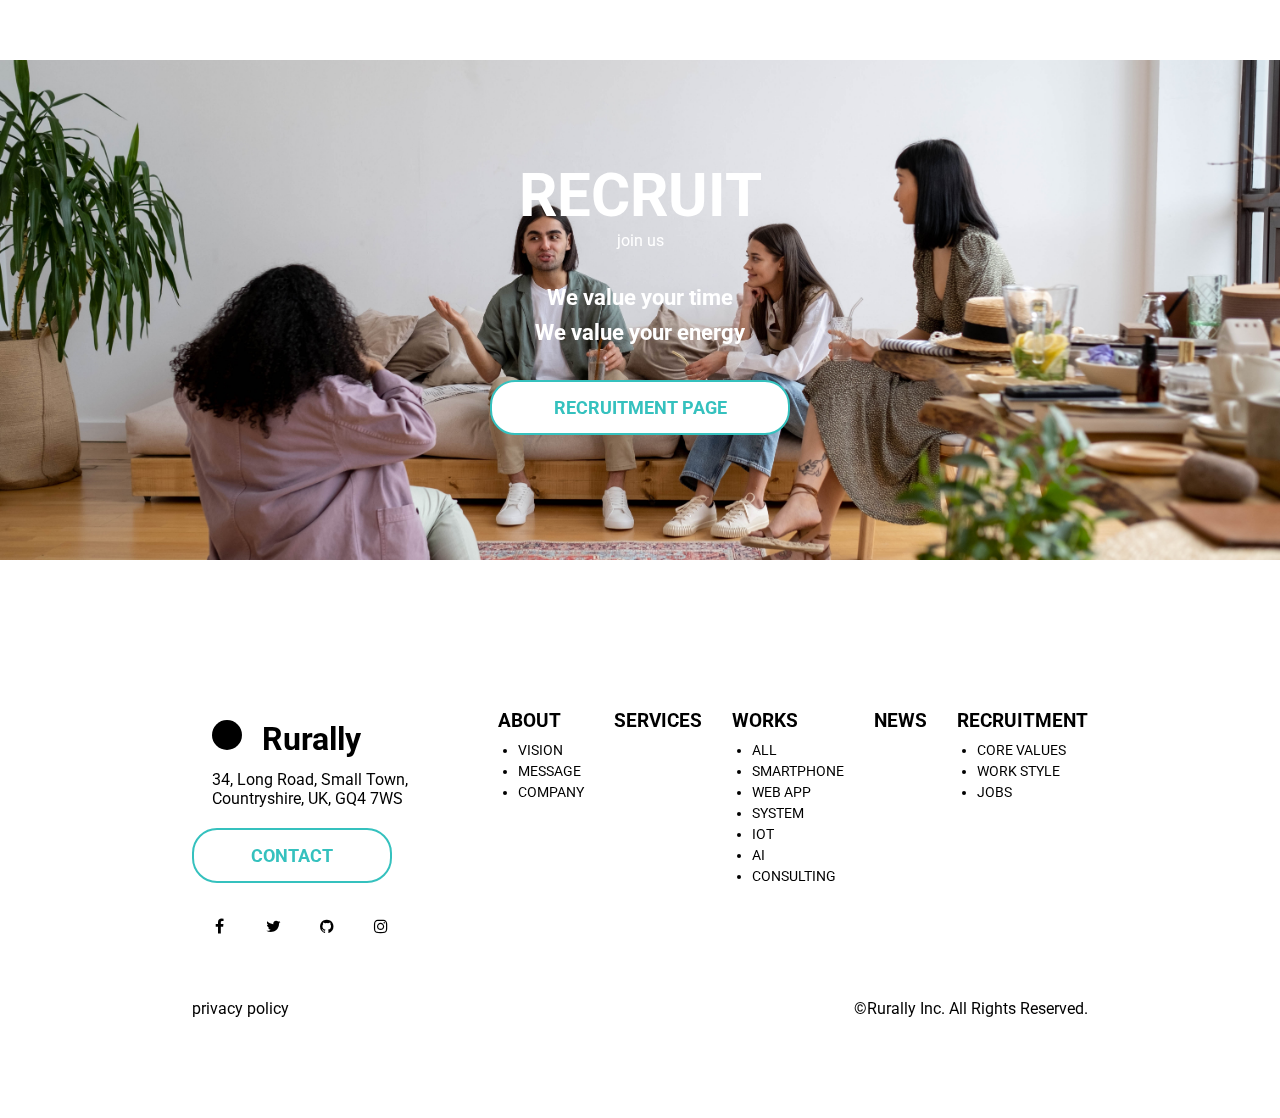
==== commit 8586e073: "floating contact button complete" ====
--- a/index.html
+++ b/index.html
@@ -82,9 +82,13 @@
         <p>"I don't know how",</p>
         <p>will become, "I know".</p>
       </div>
-      <video autoplay muted loop id="firstVideo">
-        <source src="images\pexels-mike-9098158.mp4" type="video/mp4" />
-      </video>
+      <div>
+        <button id="enlargeVideoButton">Enlarge video</button>
+        <button id="shrinkVideoButton">Close video</button>
+        <video autoplay muted loop id="firstVideo">
+          <source src="images\pexels-mike-9098158.mp4" type="video/mp4" />
+        </video>
+      </div>
     </section>
 
     <section id="sectTwo">
@@ -437,6 +441,14 @@
       </div>
     </section>
 
+    <a href="contact.html" id="floatingButton"
+      ><button>
+        Contact us<img
+          src="images\message-2-64.png"
+          alt="message icon"
+        /></button
+    ></a>
+
     <script src="indexScript.js"></script>
   </body>
 </html>
--- a/indexStyles.css
+++ b/indexStyles.css
@@ -68,6 +68,13 @@
 #navBar ul li a {
   text-decoration: none;
   color: black;
+  transition: 0.25s;
+}
+
+#navBar ul li a:hover {
+  text-decoration: none;
+  color: #00000075;
+  transition: 0.25s;
 }
 
 #navBar ul li button {
@@ -163,8 +170,35 @@
   position: absolute;
   z-index: -1;
   left: 35vw;
+
+  top: unset;
+  transform: unset;
+  display: block;
+
   height: 90vh;
   object-fit: contain;
+  transition: 0.5s;
+  opacity: 1;
+}
+
+#enlargeVideoButton {
+  border: solid 1px #ffffff75;
+  color: #ffffff75;
+  background: none;
+  position: absolute;
+  left: 36vw;
+  bottom: 10px;
+}
+
+#shrinkVideoButton {
+  border: solid 1px #ffffff75;
+  color: #ffffff75;
+  background: none;
+  position: fixed;
+  left: 45vw;
+  bottom: 8vh;
+  display: none;
+  z-index: 2;
 }
 
 #greyCircle {
@@ -875,6 +909,57 @@
   font-size: 14px;
 }
 
+/* floating button  */
+
+#floatingButton {
+  position: fixed;
+  bottom: 2vh;
+  right: 1vw;
+  background-image: linear-gradient(to right, #35c1be, #196d6b);
+  border-radius: 25px;
+}
+
+#floatingButton button {
+  padding: 10px;
+  width: 200px;
+  border-radius: 25px;
+  border: none;
+  background: none;
+  cursor: pointer;
+  position: relative;
+  color: #ffffff;
+  text-transform: uppercase;
+  font-weight: bold;
+  font-size: 18px;
+  z-index: 3;
+  margin-right: 20px;
+}
+
+#floatingButton button img {
+  position: absolute;
+  height: 18px;
+  padding-left: 15px;
+  bottom: 11px;
+}
+
+#floatingButton::after {
+  content: "";
+  position: absolute;
+  left: 0;
+  top: 0;
+  width: 100%;
+  height: 100%;
+  transition: opacity 1s ease;
+  background: linear-gradient(to right, #196d6b, #35c1be);
+  border-radius: 25px;
+  opacity: 0;
+  z-index: 1;
+}
+
+#floatingButton:hover::after {
+  opacity: 1;
+}
+
 @media (max-width: 1000px) {
   /* mobile view navBar */
   /* this is what you will transform into when you create it  */
@@ -941,10 +1026,18 @@
 
   #firstVideo {
     /* position: relative; */
-    left: 0vw;
+    left: 0vw !important;
     width: 100vw;
     height: 40vh;
     object-fit: cover;
+  }
+
+  #enlargeVideoButton {
+    display: none !important;
+  }
+
+  #shrinkVideoButton {
+    display: none !important;
   }
 
   #greyCircle {
@@ -1248,4 +1341,13 @@
   #footerLower #copywriteLine {
     margin-bottom: 100px;
   }
-}
+
+  /* floating button  */
+
+  #floatingButton {
+    bottom: 1vh;
+    right: unset;
+    left: 50%;
+    transform: translateX(-50%);
+  }
+}
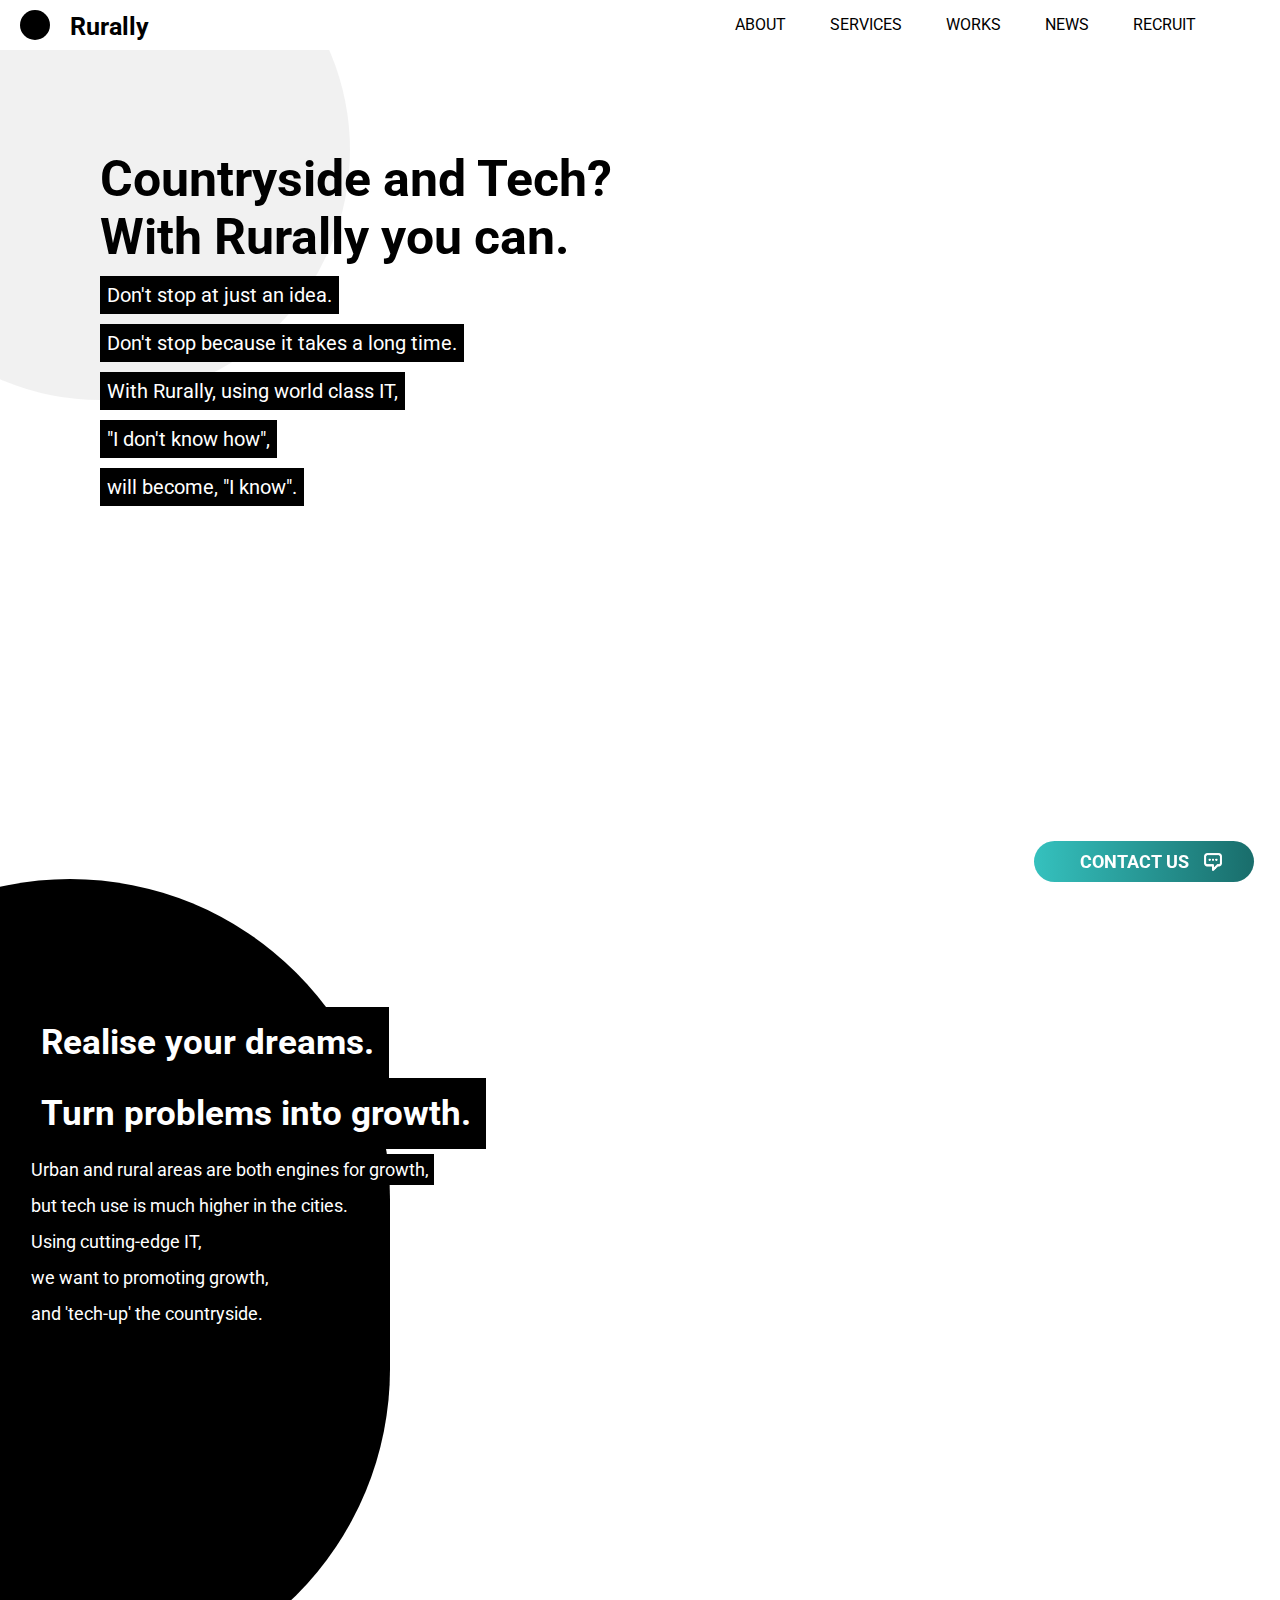
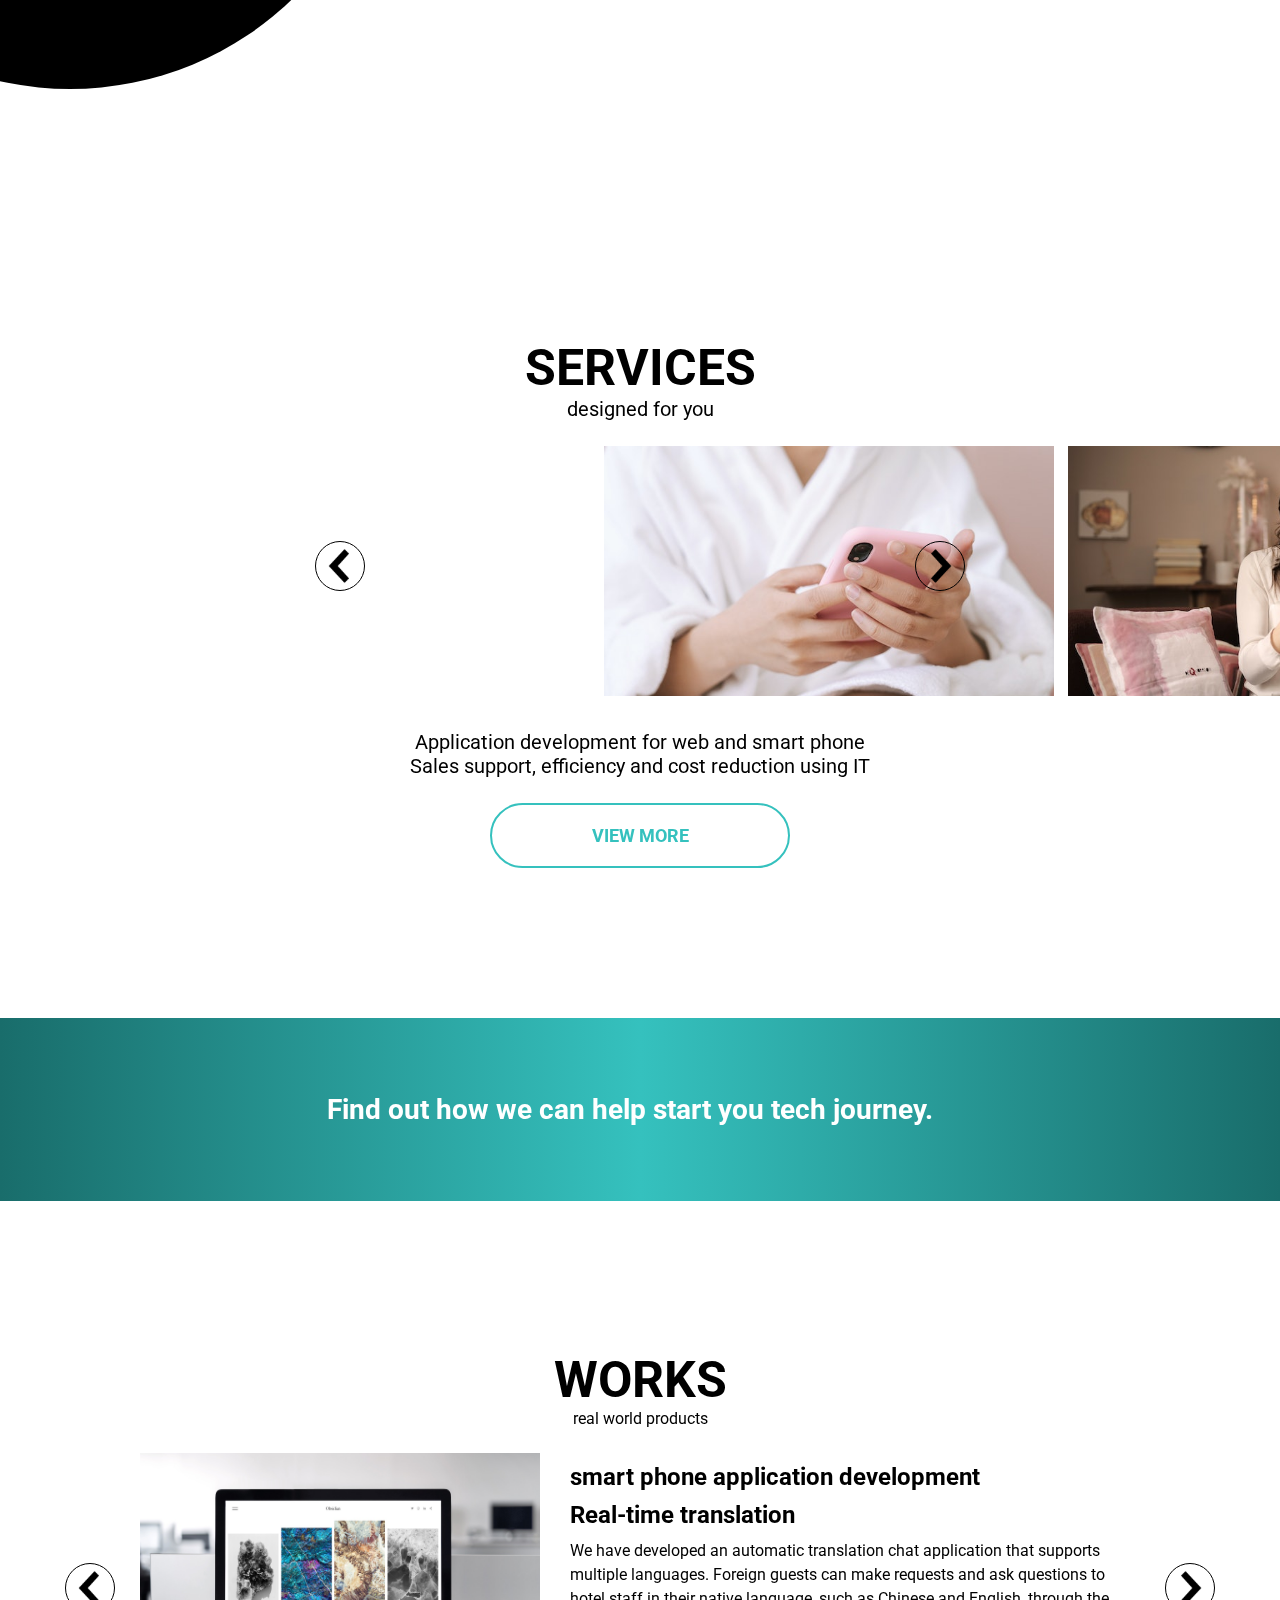
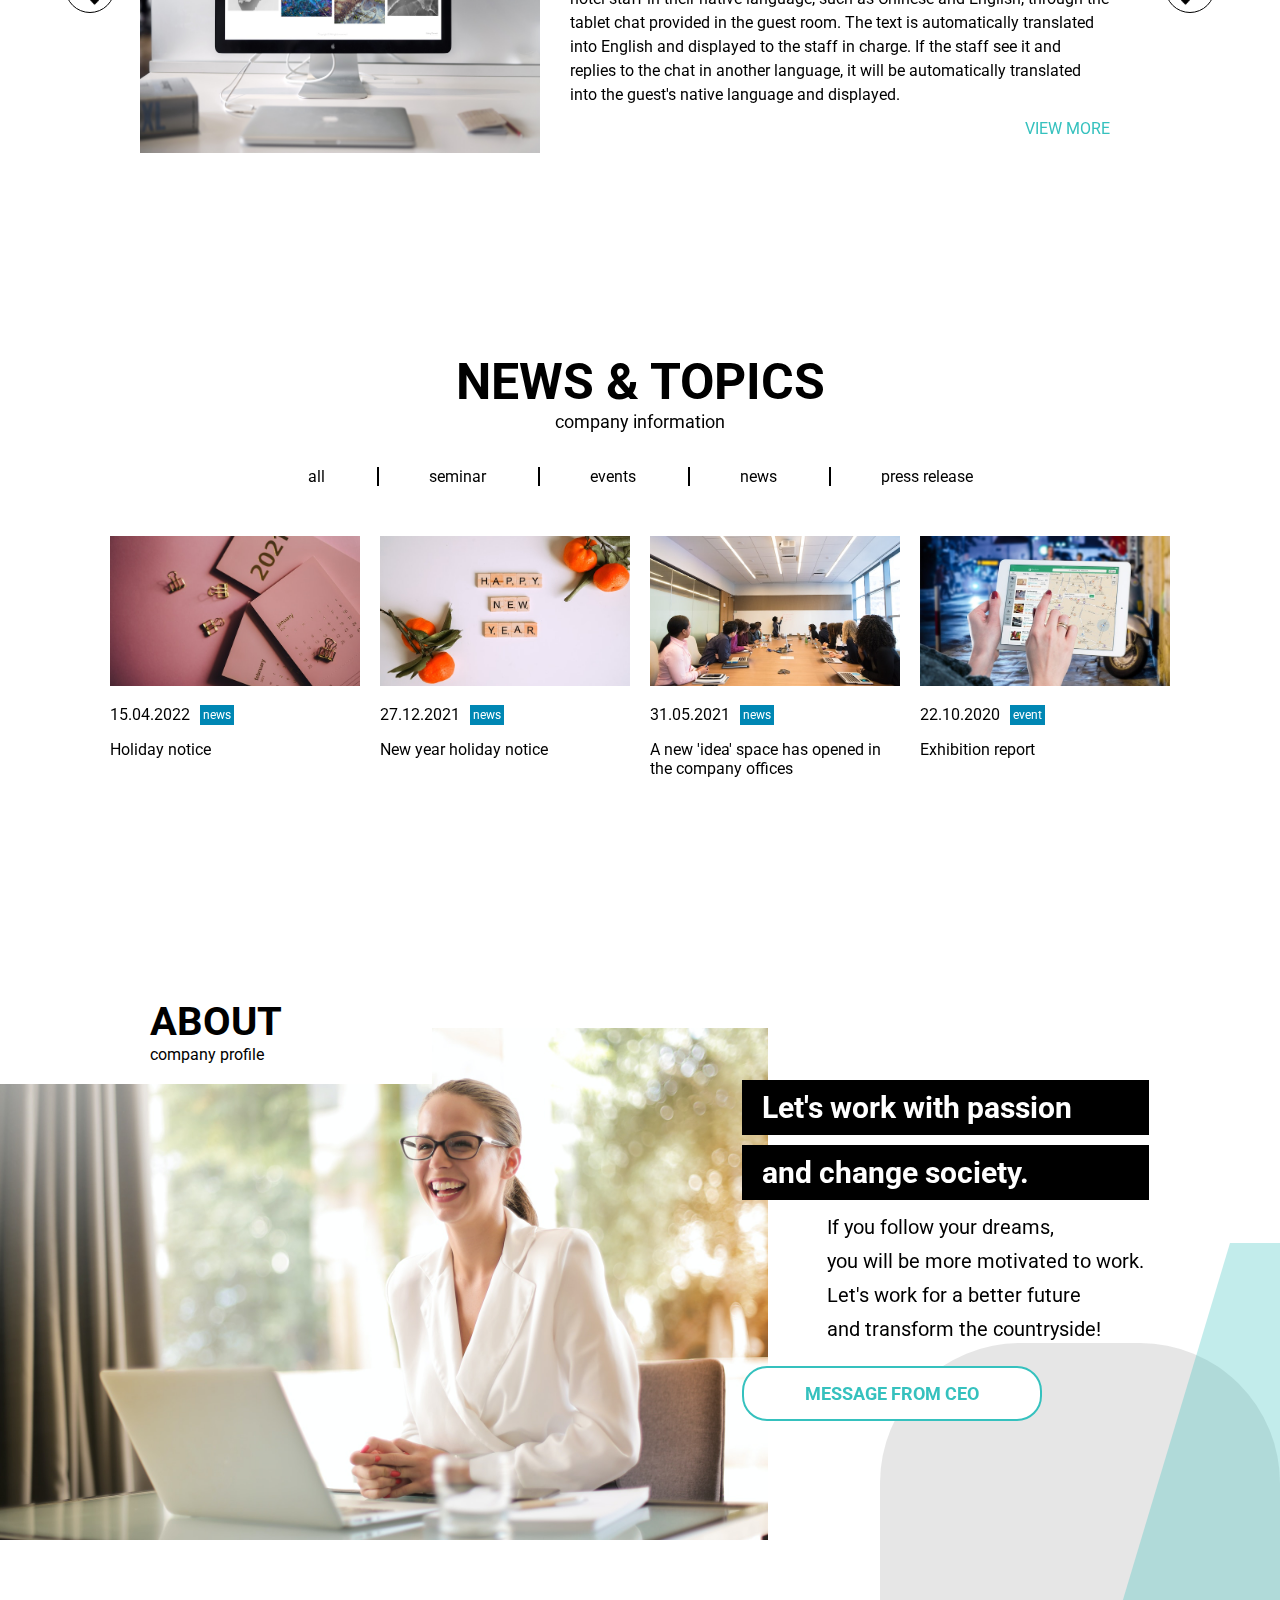
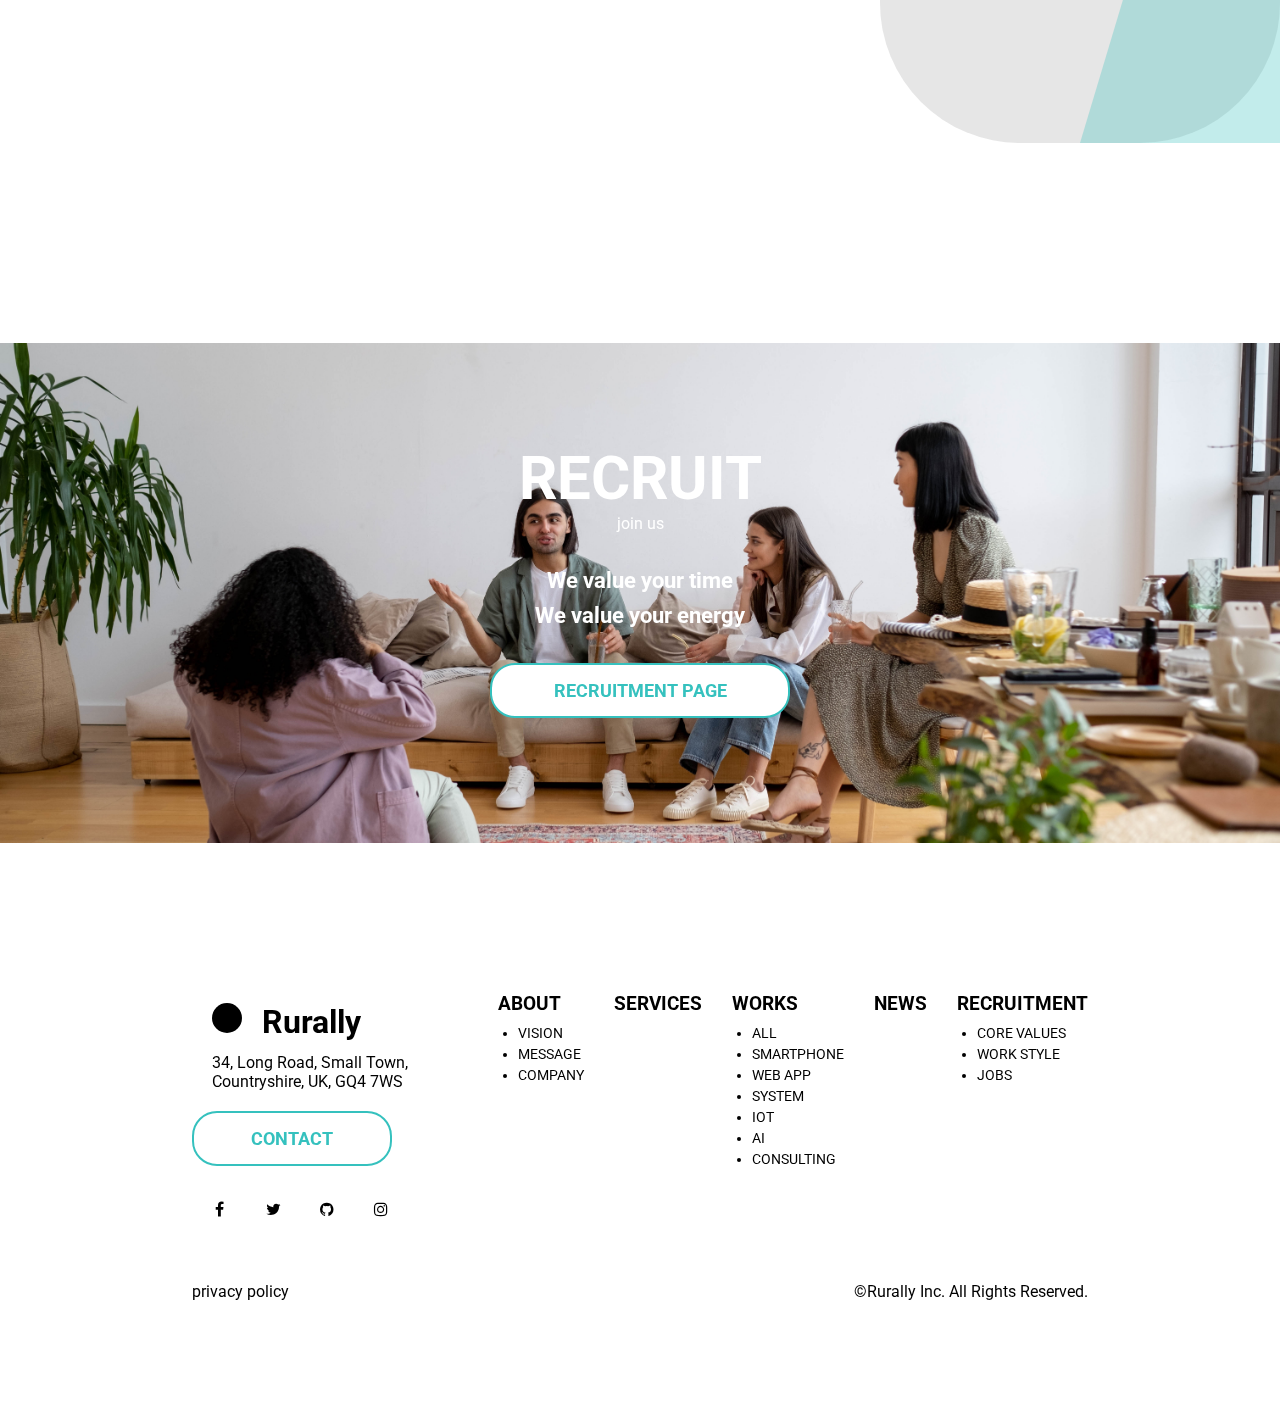
==== commit 78a858c5: "find out banner complete" ====
--- a/index.html
+++ b/index.html
@@ -152,6 +152,16 @@
       </div>
     </section>
 
+    <section>
+      <a href="contact.html" id="findOutBanner"
+        ><div>
+          <h2>
+            Find out how we can help start you tech journey.
+            <img src="images\arrow-4-64.png" alt="arrow icon" />
+          </h2></div
+      ></a>
+    </section>
+
     <section id="works">
       <div id="worksTitle">
         <h1>Works</h1>
--- a/indexStyles.css
+++ b/indexStyles.css
@@ -21,6 +21,7 @@
   width: 100%;
   height: 50px;
   z-index: 10;
+  transition: 0.5s;
 }
 
 #logo {
@@ -47,7 +48,7 @@
   text-decoration: none;
 }
 
-#navBar ul {
+#navBarUl {
   position: relative;
   margin: 15px 5% 0 0;
   padding: unset;
@@ -177,7 +178,7 @@
 
   height: 90vh;
   object-fit: contain;
-  transition: 0.5s;
+  transition: 0.25s;
   opacity: 1;
 }
 
@@ -188,6 +189,13 @@
   position: absolute;
   left: 36vw;
   bottom: 10px;
+  cursor: pointer;
+  transition: 0.25s;
+}
+
+#enlargeVideoButton:hover {
+  border: solid 1px #ffffff;
+  color: #ffffff;
 }
 
 #shrinkVideoButton {
@@ -198,7 +206,14 @@
   left: 45vw;
   bottom: 8vh;
   display: none;
+  cursor: pointer;
   z-index: 2;
+  transition: 0.25s;
+}
+
+#shrinkVideoButton:hover {
+  border: solid 1px #ffffff;
+  color: #ffffff;
 }
 
 #greyCircle {
@@ -409,14 +424,13 @@
 #services #vmButton {
   width: fit-content;
   margin: auto;
-  /* color: #ff0000; */
+  position: relative;
 }
 
 #services #vmButton button {
   margin-top: 25px;
   width: 300px;
   padding: 20px;
-  background-color: transparent;
   border: 2px #35c1be solid;
   color: #35c1be;
   border-radius: 35px;
@@ -424,12 +438,61 @@
   font-weight: bold;
   font-size: 18px;
   cursor: pointer;
+  background: linear-gradient(#ffffff 50%, #35c1be 50%);
+  background-size: 100% 200%;
+  background-position: -100% 200%;
+  transition: 0.3s;
+}
+
+#services #vmButton button:hover {
+  color: #ffffff;
+  background-position: 100% 100%;
+}
+
+/* find out banner section  */
+
+#findOutBanner {
+  text-decoration: none;
+}
+
+#findOutBanner div {
+  margin: 150px 0 0;
+  padding: 75px 0;
+  background: linear-gradient(to right, #196d6b, #35c1be, #196d6b);
+}
+
+#findOutBanner h2 {
+  color: #ffffff;
+  width: fit-content;
+  margin: auto;
+  transition: 0.3s;
+  font-size: 28px;
+  padding-right: 20px;
+  position: relative;
+  text-decoration: none;
+}
+
+#findOutBanner img {
+  height: 28px;
+  padding-left: 15px;
+  opacity: 0;
+  transition: 0.3s;
+  position: absolute;
+  bottom: 0;
+}
+
+#findOutBanner:hover h2 {
+  letter-spacing: 0.5px;
+}
+
+#findOutBanner:hover img {
+  opacity: 1;
 }
 
 /* works section */
 
 #works {
-  margin-top: 200px;
+  margin-top: 150px;
 }
 
 #worksTitle {
@@ -705,18 +768,25 @@
 
 #aboutContainer #aboutDescription button {
   padding: 15px;
-  /* font-size: 20px; */
   margin-left: 0px;
   margin-top: 20px;
   width: 300px;
   border-radius: 25px;
   border: 2px #35c1be solid;
-  background-color: white;
   color: #35c1be;
   text-transform: uppercase;
   font-weight: bold;
   font-size: 18px;
   cursor: pointer;
+  background: linear-gradient(#ffffff 50%, #35c1be 50%);
+  background-size: 100% 200%;
+  background-position: -100% 200%;
+  transition: 0.3s;
+}
+
+#aboutContainer #aboutDescription button:hover {
+  color: #ffffff;
+  background-position: 100% 100%;
 }
 
 #about #greySquare {
@@ -793,22 +863,24 @@
 #recruitSection button {
   margin-top: 30px;
   padding: 15px;
-  /* font-size: 20px; */
   margin-left: 0px;
   width: 300px;
   border-radius: 25px;
   border: 2px #35c1be solid;
-  background-color: white;
   color: #35c1be;
   text-transform: uppercase;
   font-weight: bold;
   font-size: 18px;
   cursor: pointer;
-  transition: 0.5s;
+  background: linear-gradient(#ffffff 50%, #35c1be 50%);
+  background-size: 100% 200%;
+  background-position: -100% 200%;
+  transition: 0.3s;
 }
 
 #recruitSection button:hover {
-  opacity: 0.7;
+  color: #ffffff;
+  background-position: 100% 100%;
 }
 
 /* footer section */
@@ -846,17 +918,24 @@
 #footerLeftColumn button {
   margin: 20px 0;
   padding: 15px;
-  /* font-size: 20px; */
   margin-left: 0px;
   width: 200px;
   border-radius: 25px;
   border: 2px #35c1be solid;
   color: #35c1be;
-  background-color: white;
   text-transform: uppercase;
   font-weight: bold;
   font-size: 18px;
   cursor: pointer;
+  background: linear-gradient(#ffffff 50%, #35c1be 50%);
+  background-size: 100% 200%;
+  background-position: -100% 200%;
+  transition: 0.3s;
+}
+
+#footerLeftColumn button:hover {
+  color: #ffffff;
+  background-position: 100% 100%;
 }
 
 #footerLogoContainer h1 {
@@ -914,7 +993,7 @@
 #floatingButton {
   position: fixed;
   bottom: 2vh;
-  right: 1vw;
+  right: 2vw;
   background-image: linear-gradient(to right, #35c1be, #196d6b);
   border-radius: 25px;
 }
@@ -949,7 +1028,7 @@
   top: 0;
   width: 100%;
   height: 100%;
-  transition: opacity 1s ease;
+  transition: opacity 0.5s ease;
   background: linear-gradient(to right, #196d6b, #35c1be);
   border-radius: 25px;
   opacity: 0;
@@ -1008,8 +1087,13 @@
   /* nav bar  */
   /* navbar will be hidden  */
 
+  /* #navbar {
+    opacity: 0;
+  } */
+
   #navBarUl {
     display: none;
+    opacity: 0;
   }
 
   /* this is all we will display  */
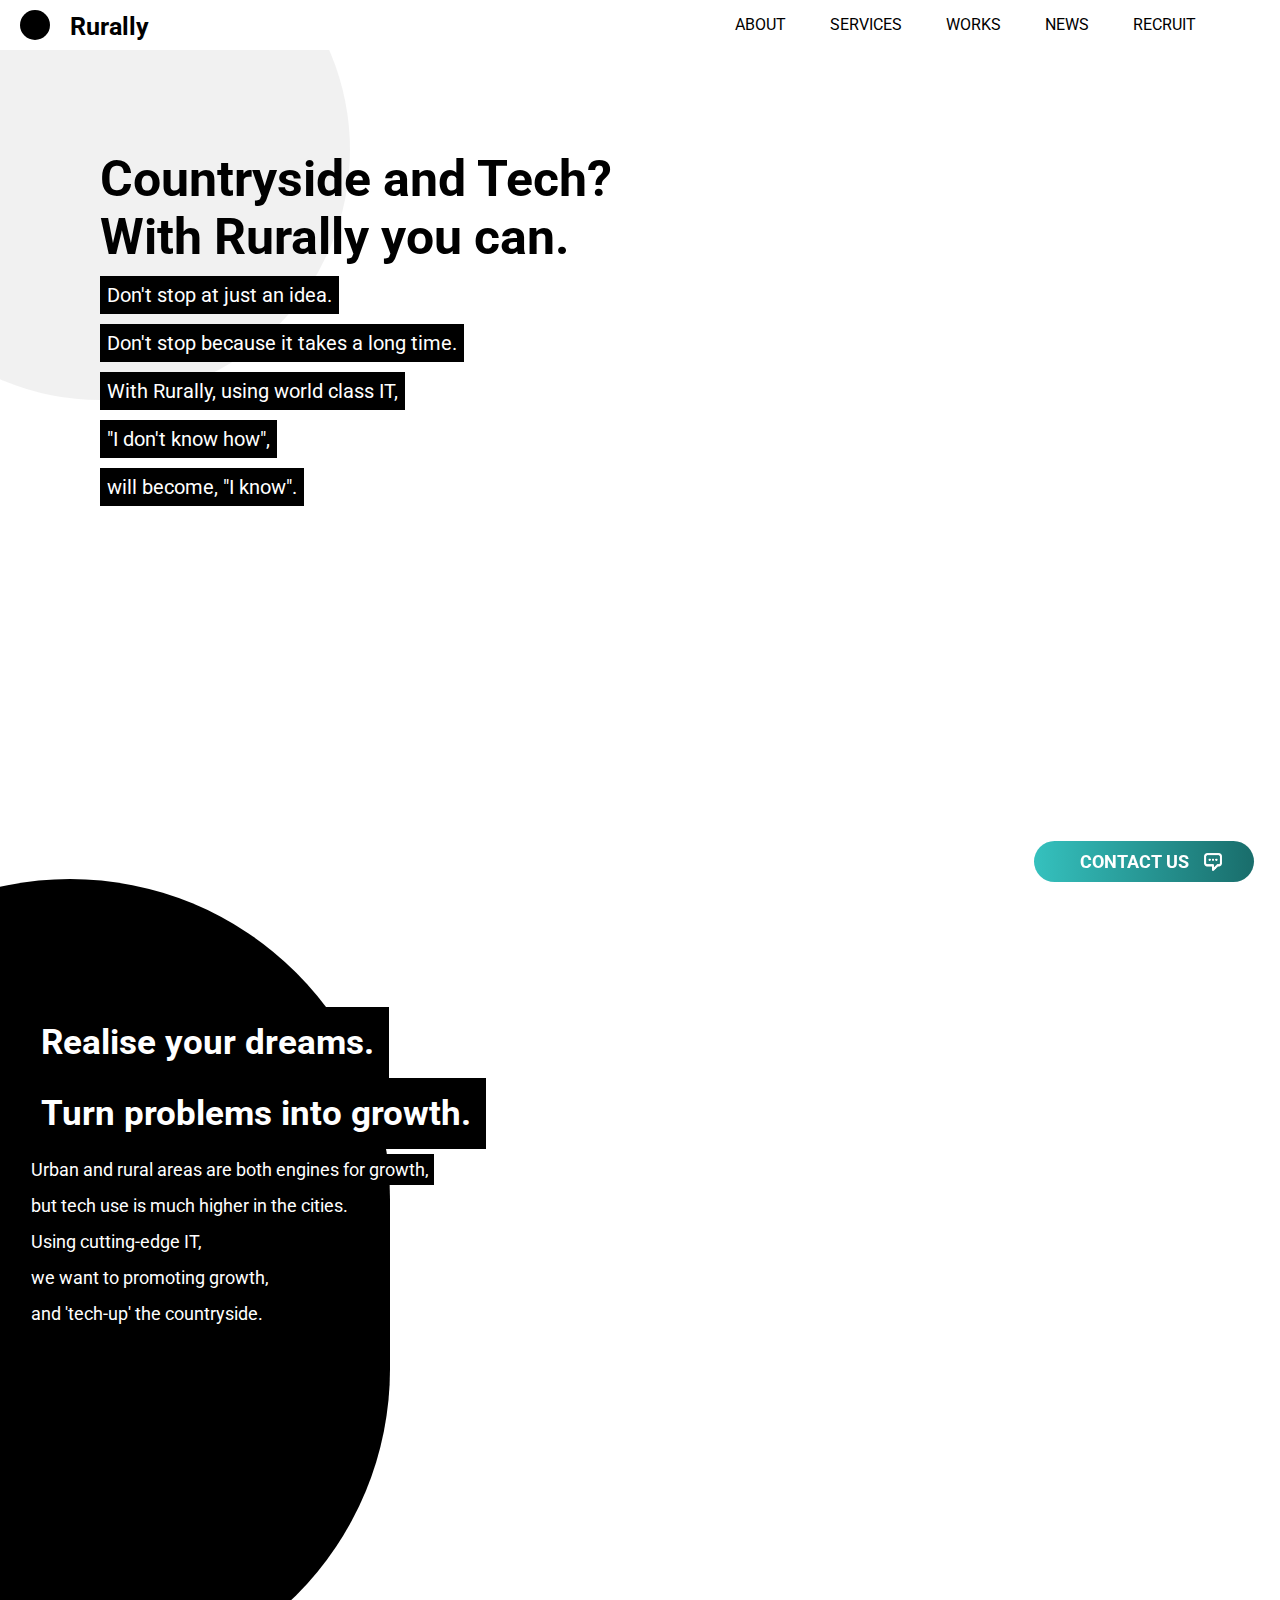
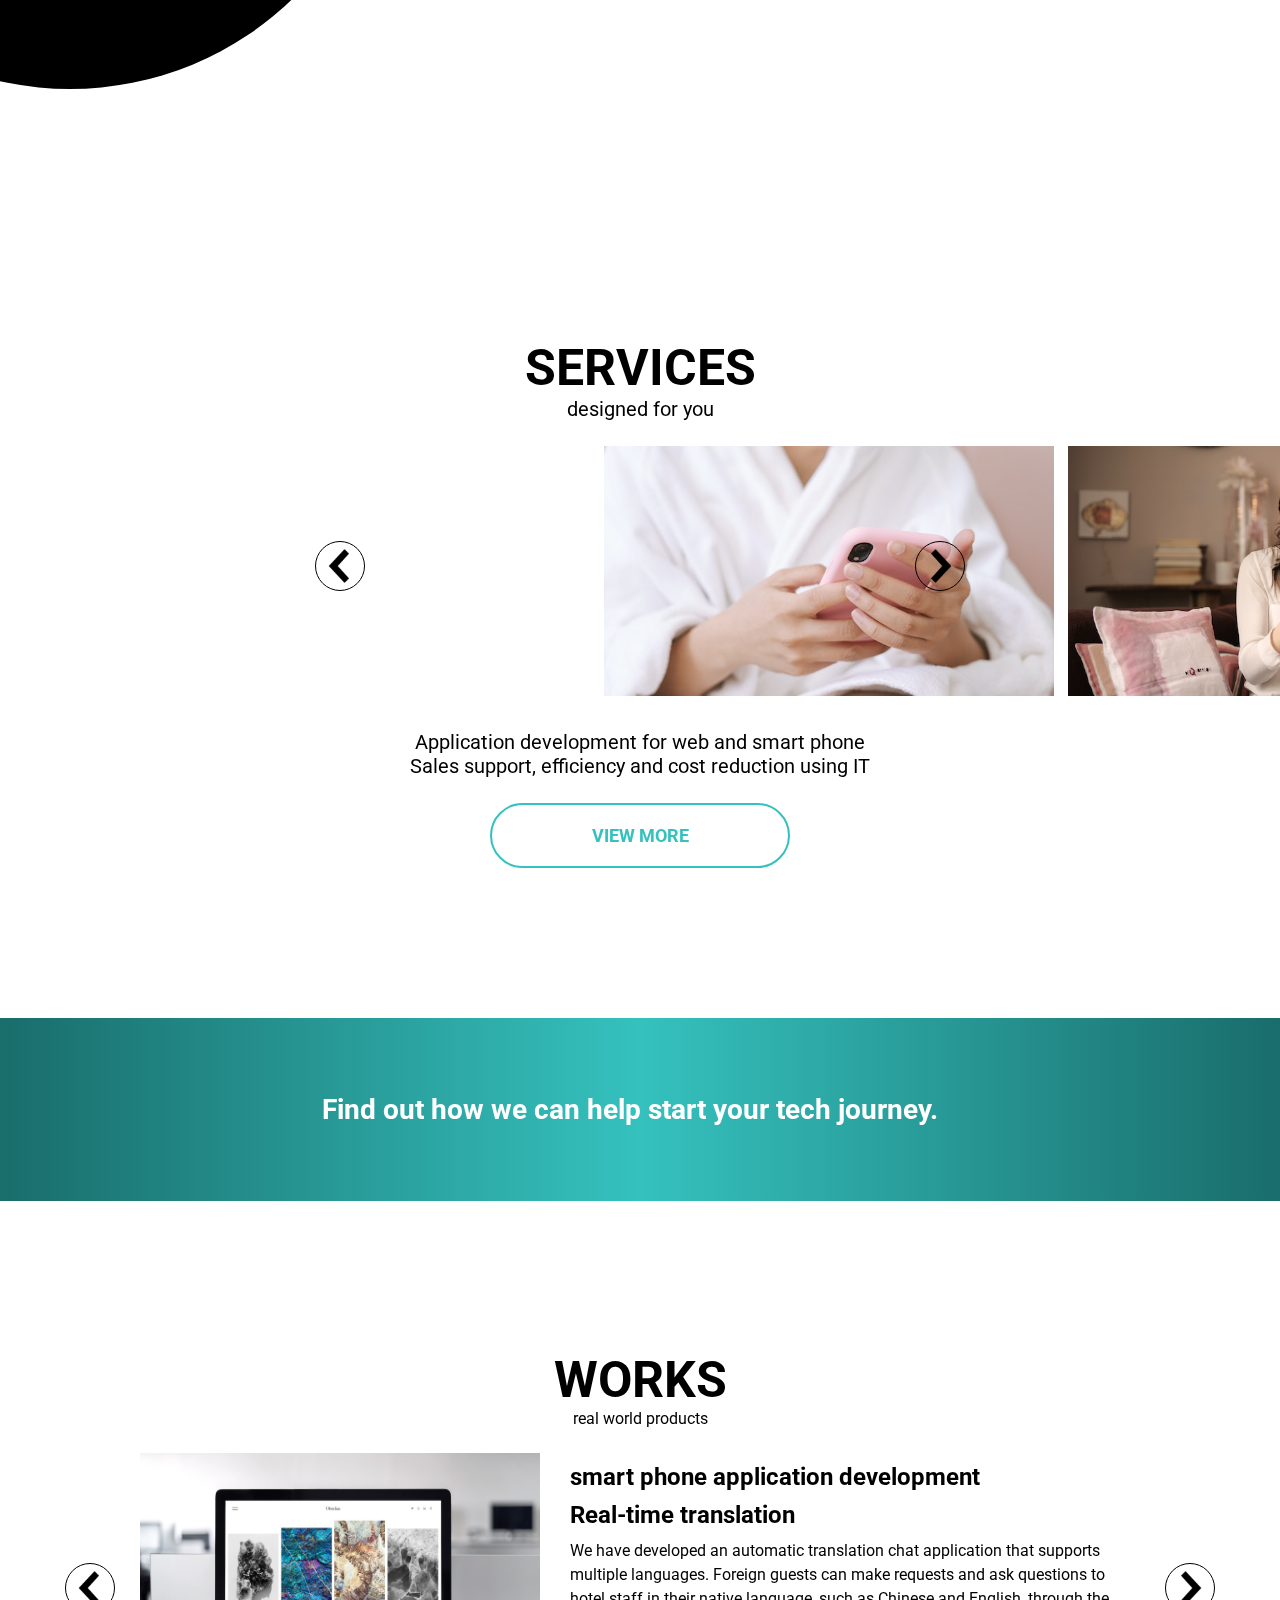
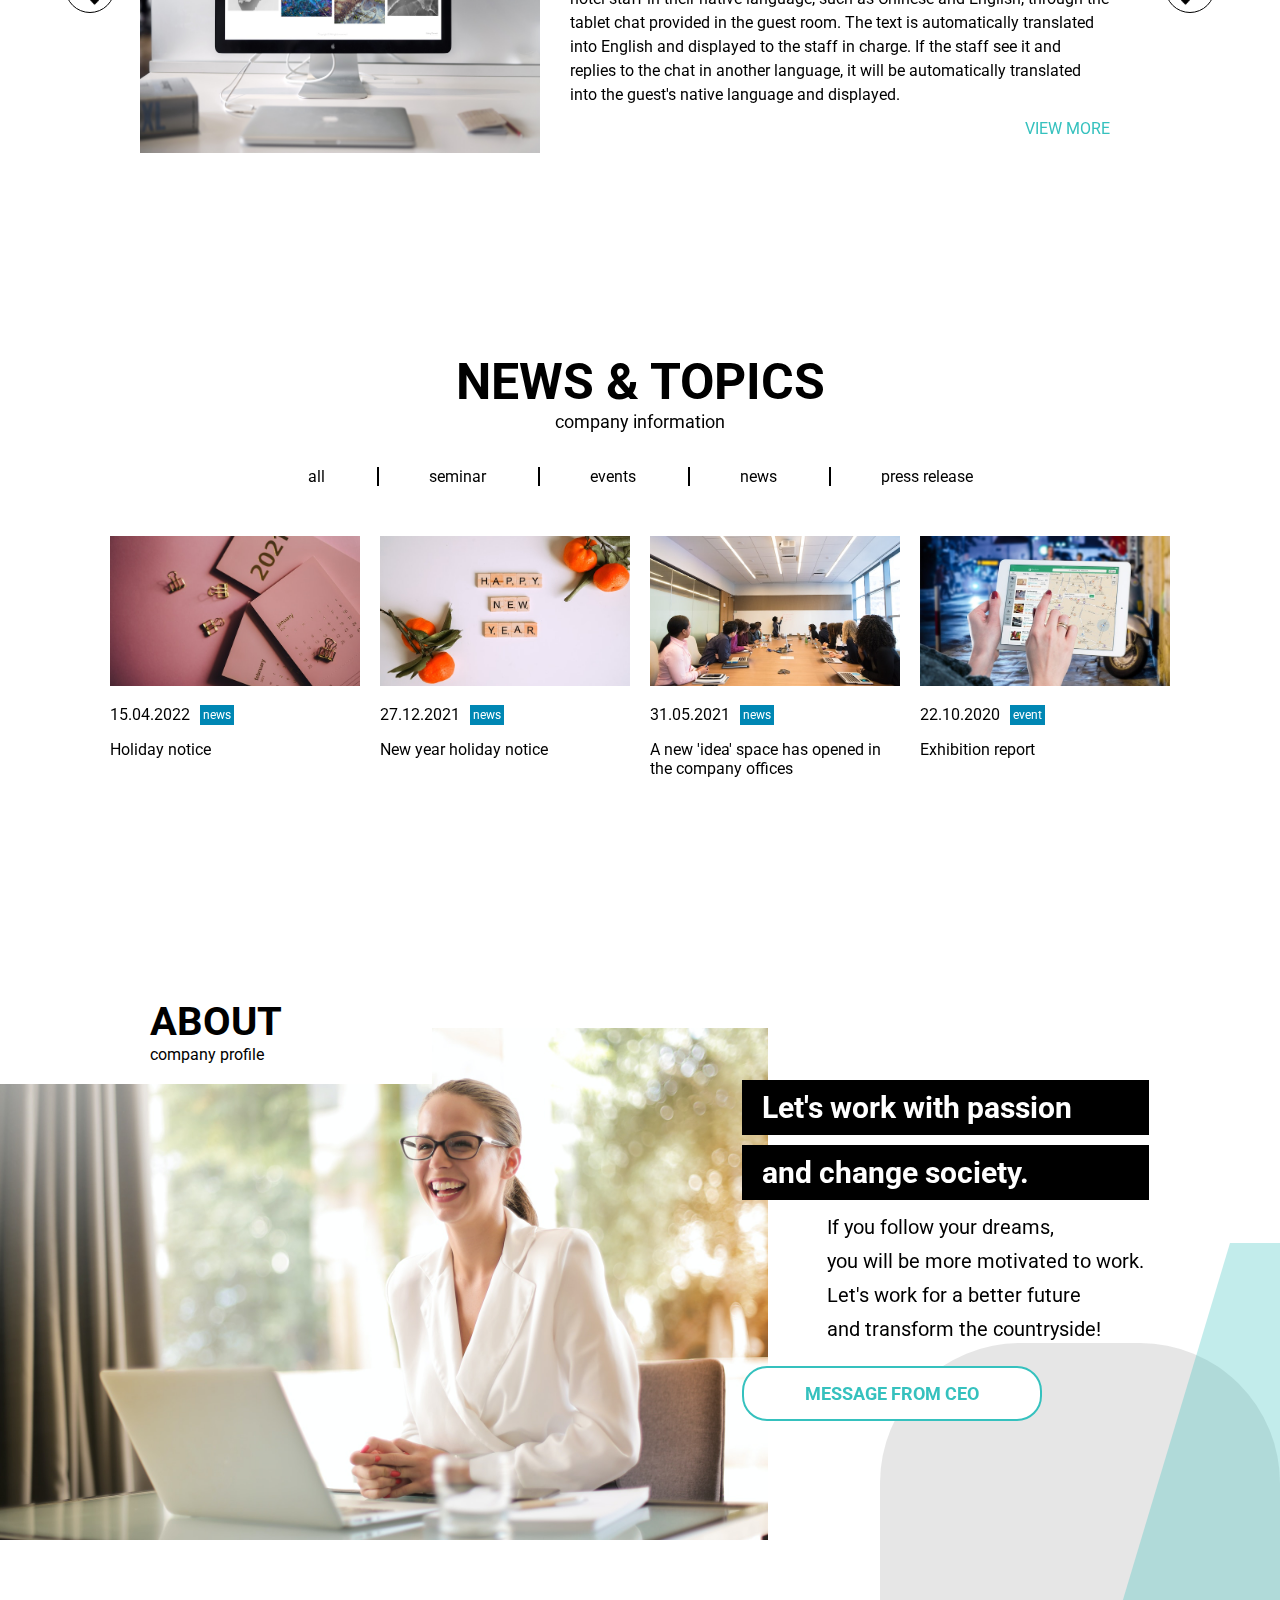
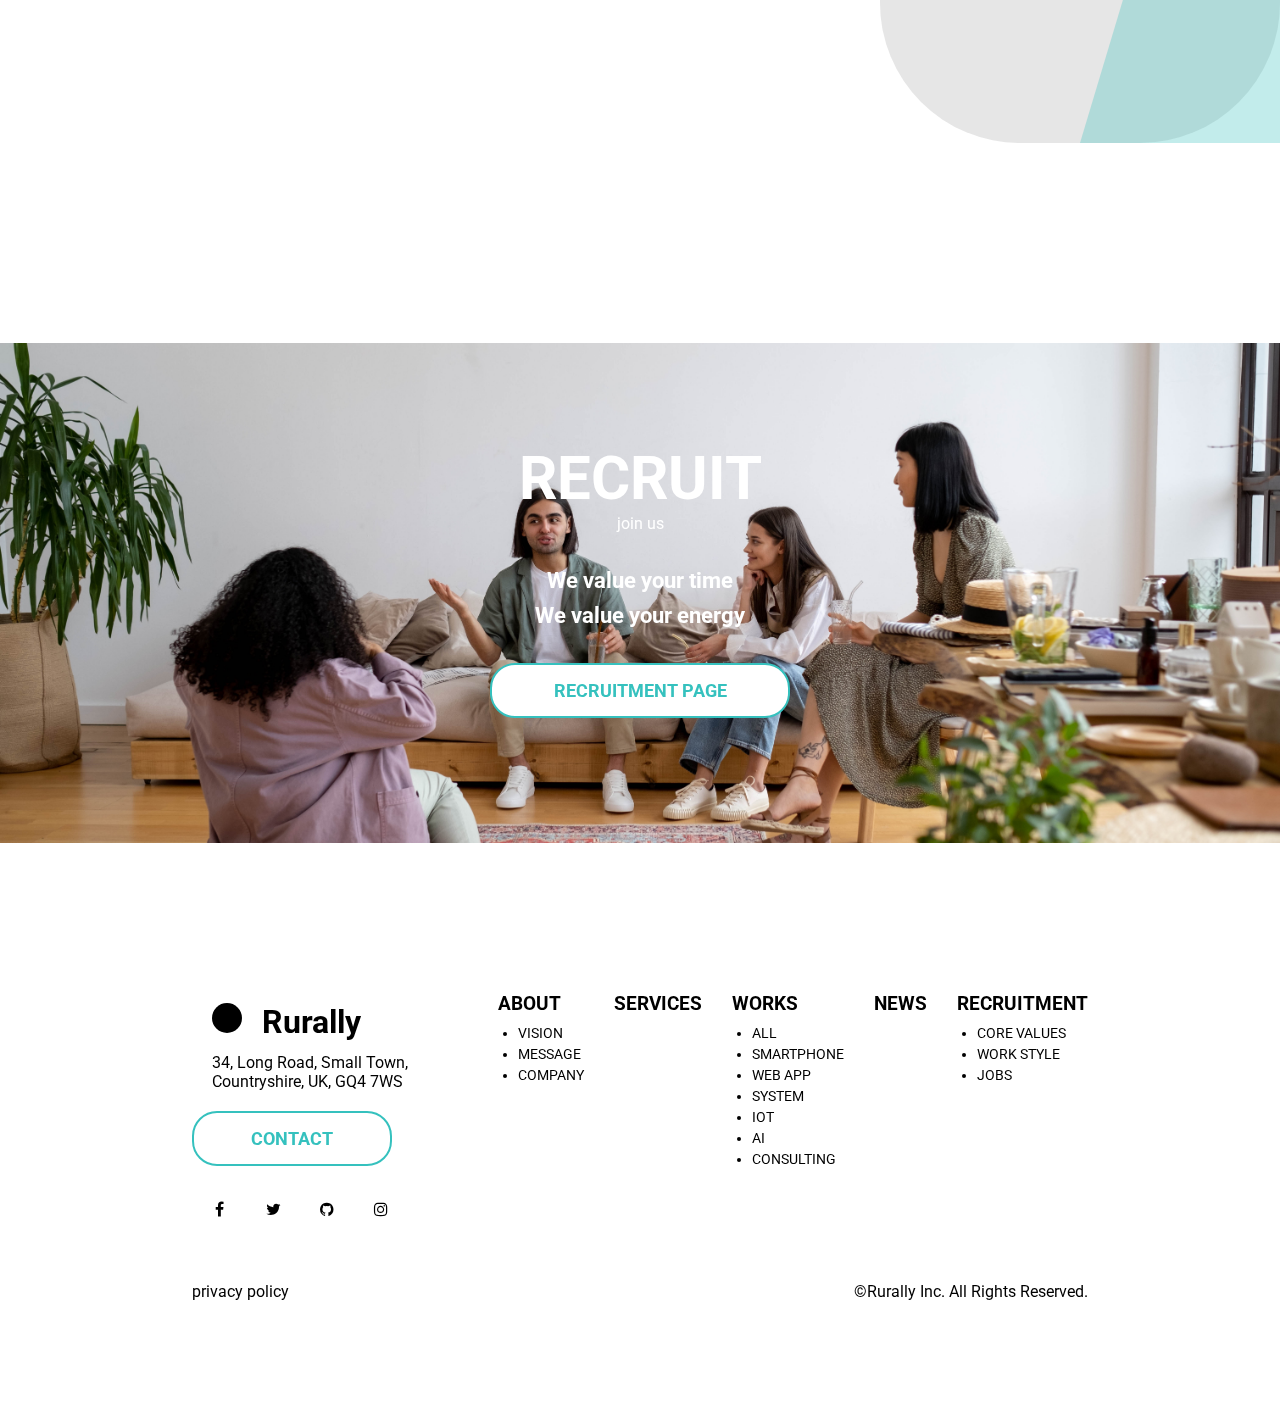
==== commit 651645ed: "find out banner mobile responsive" ====
--- a/index.html
+++ b/index.html
@@ -156,7 +156,7 @@
       <a href="contact.html" id="findOutBanner"
         ><div>
           <h2>
-            Find out how we can help start you tech journey.
+            Find out how we can help start your tech journey.
             <img src="images\arrow-4-64.png" alt="arrow icon" />
           </h2></div
       ></a>
--- a/indexStyles.css
+++ b/indexStyles.css
@@ -1228,6 +1228,19 @@
     display: none;
   }
 
+  /* find out banner section  */
+
+  #findOutBanner h2 {
+    width: 80%;
+    text-align: center;
+    font-size: 18px;
+    padding-right: 0px;
+  }
+
+  #findOutBanner img {
+    height: 18px;
+  }
+
   /* works section  */
 
   #works {
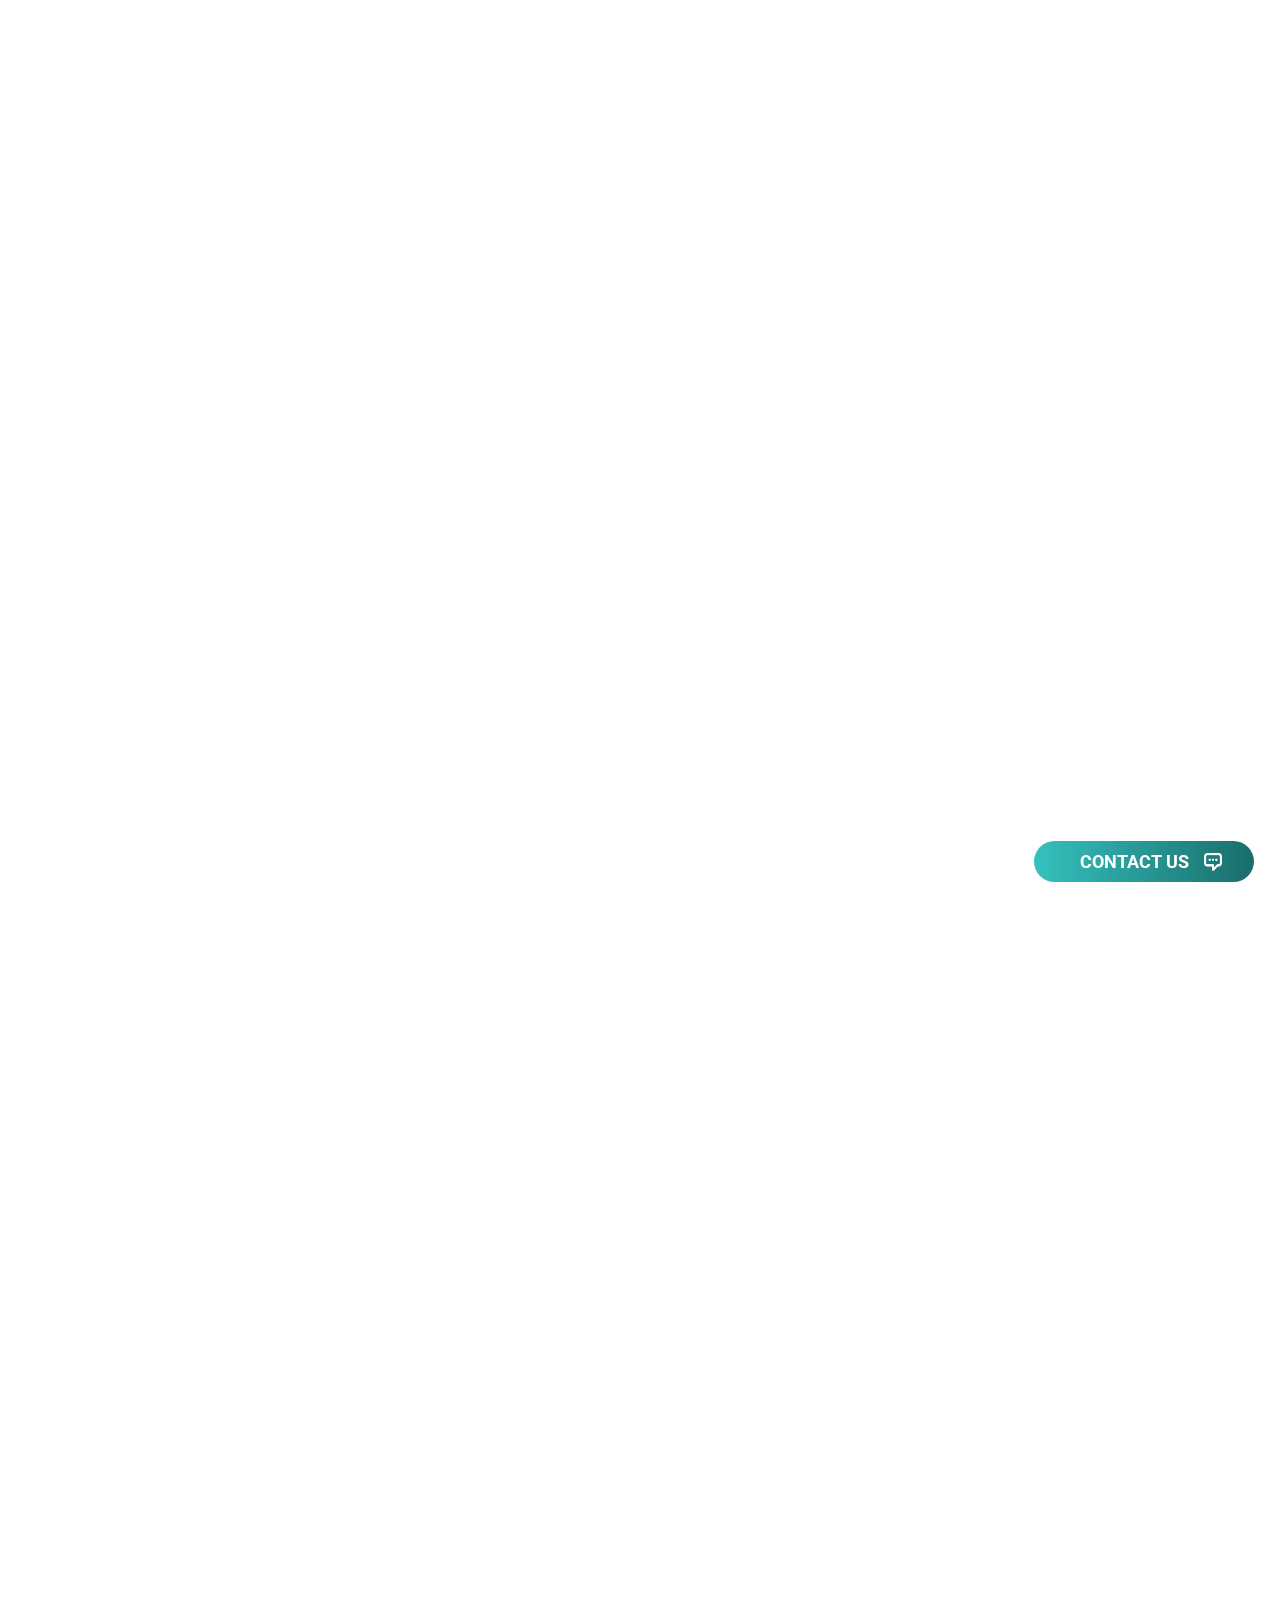
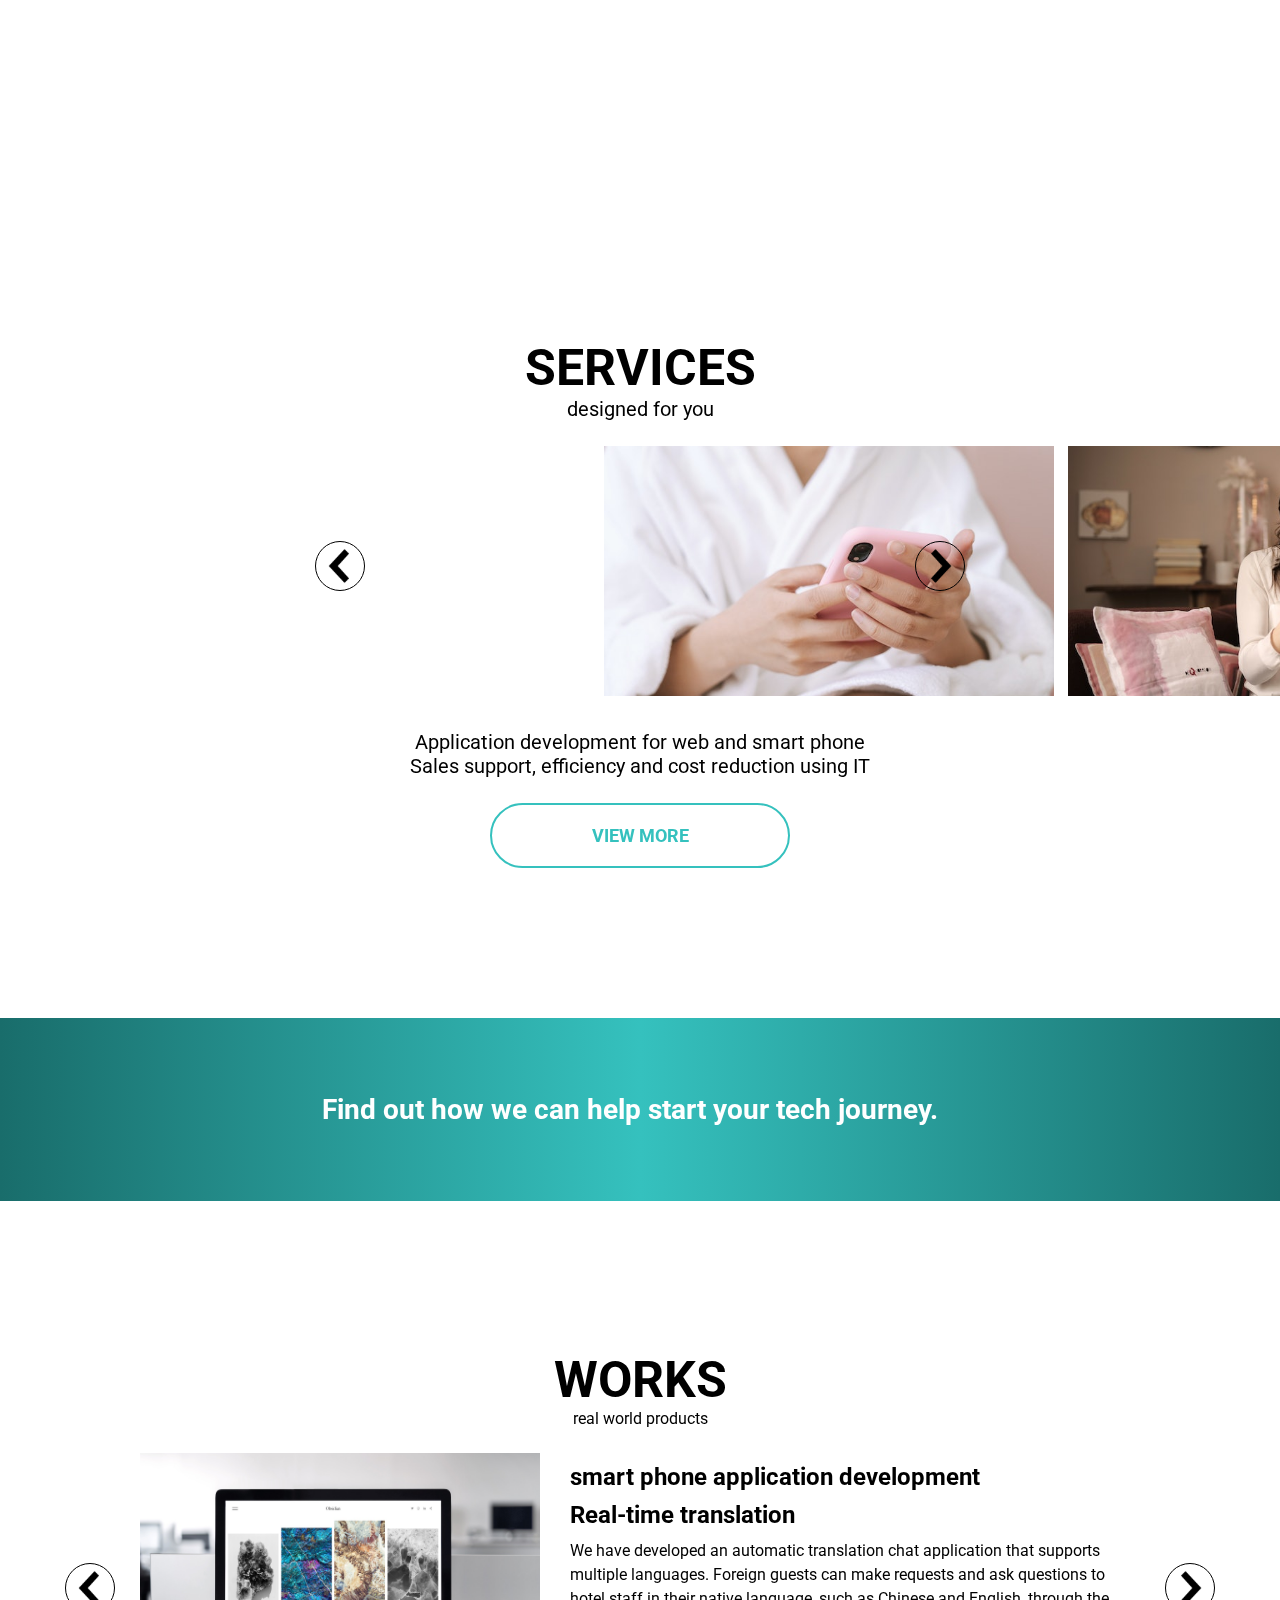
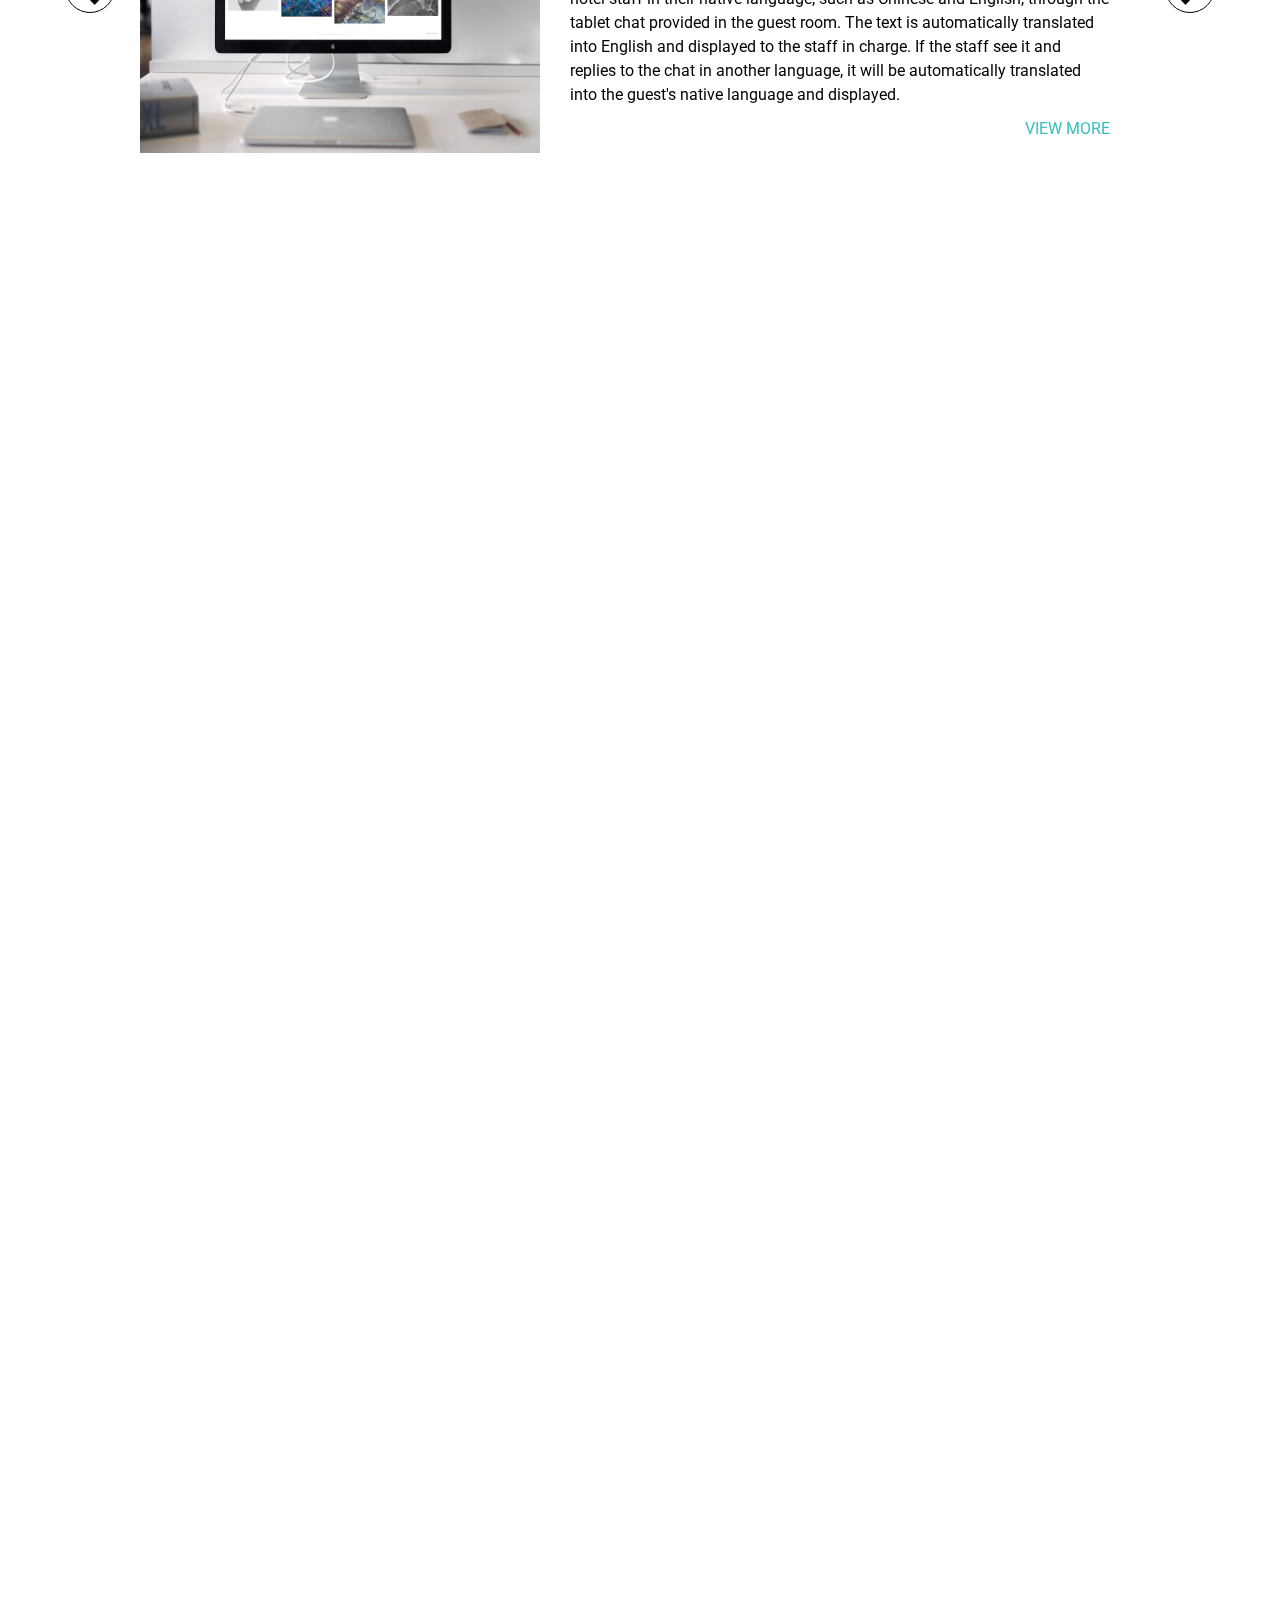
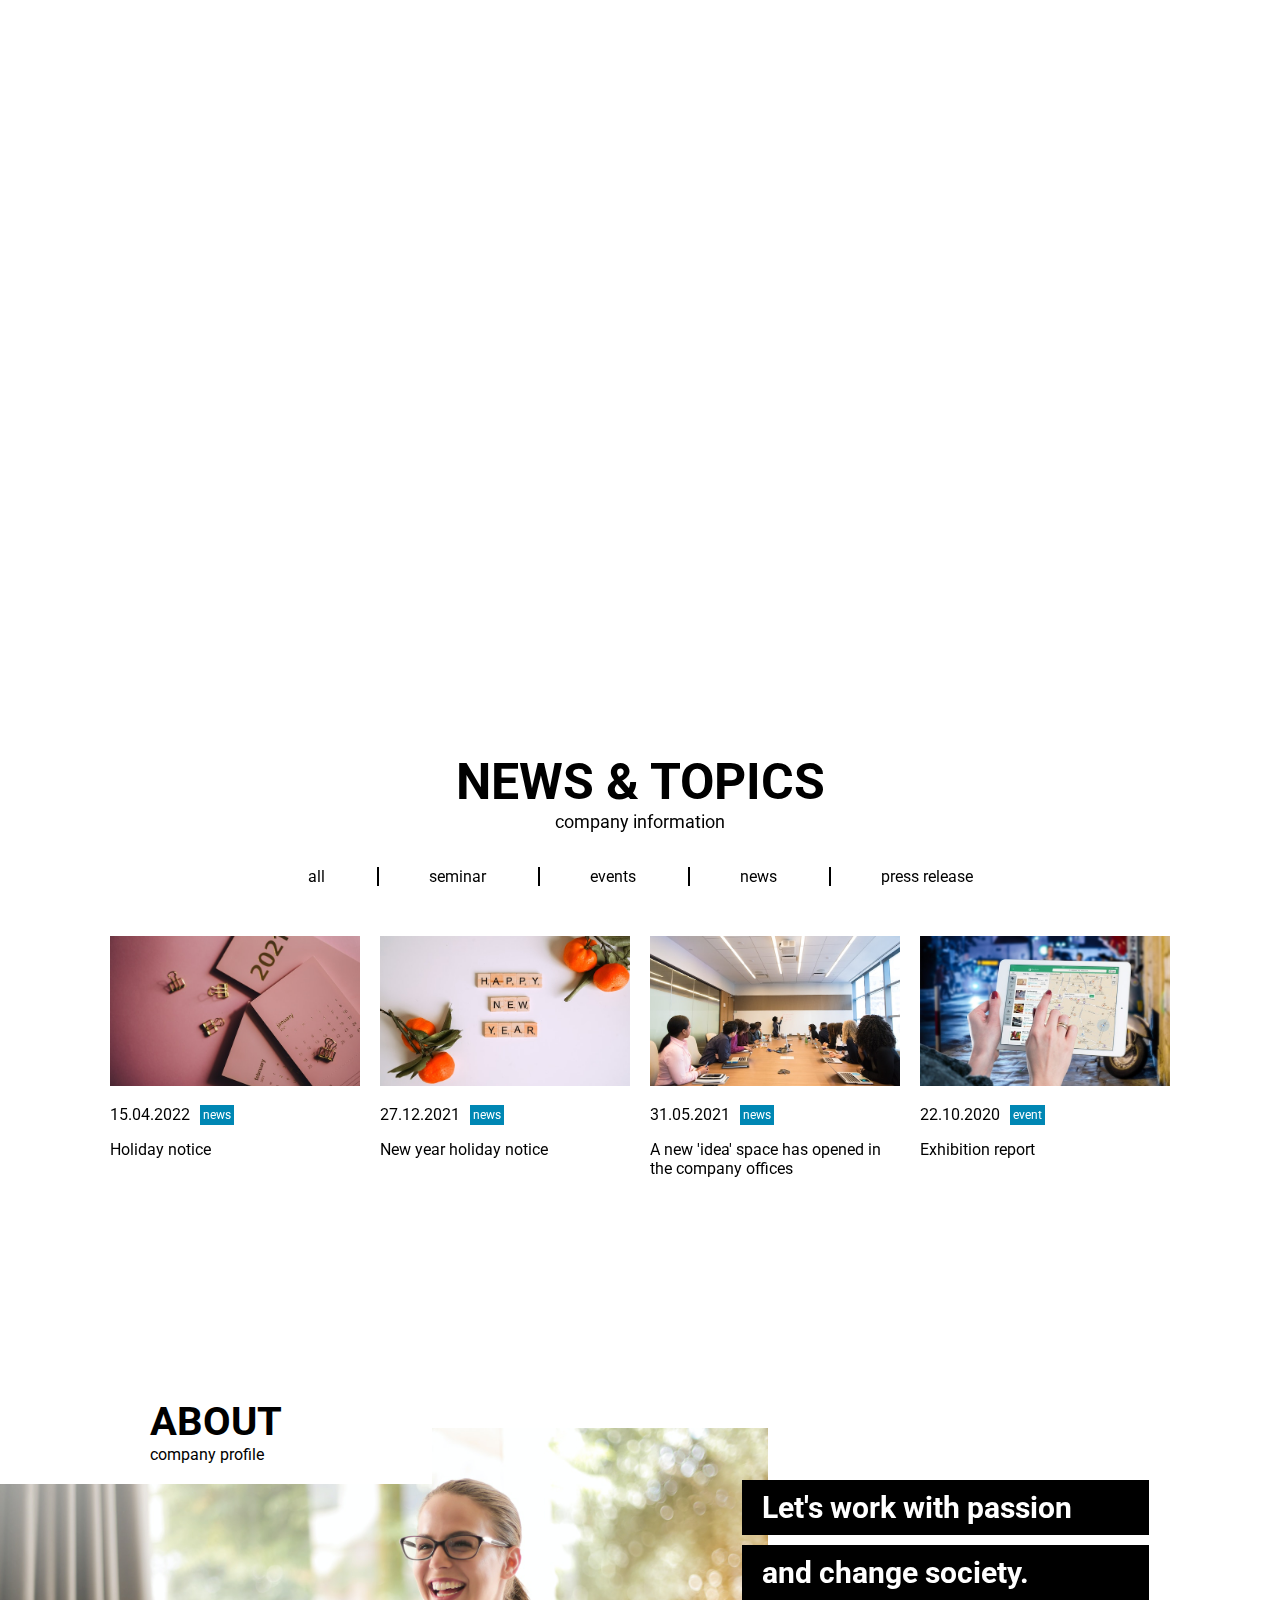
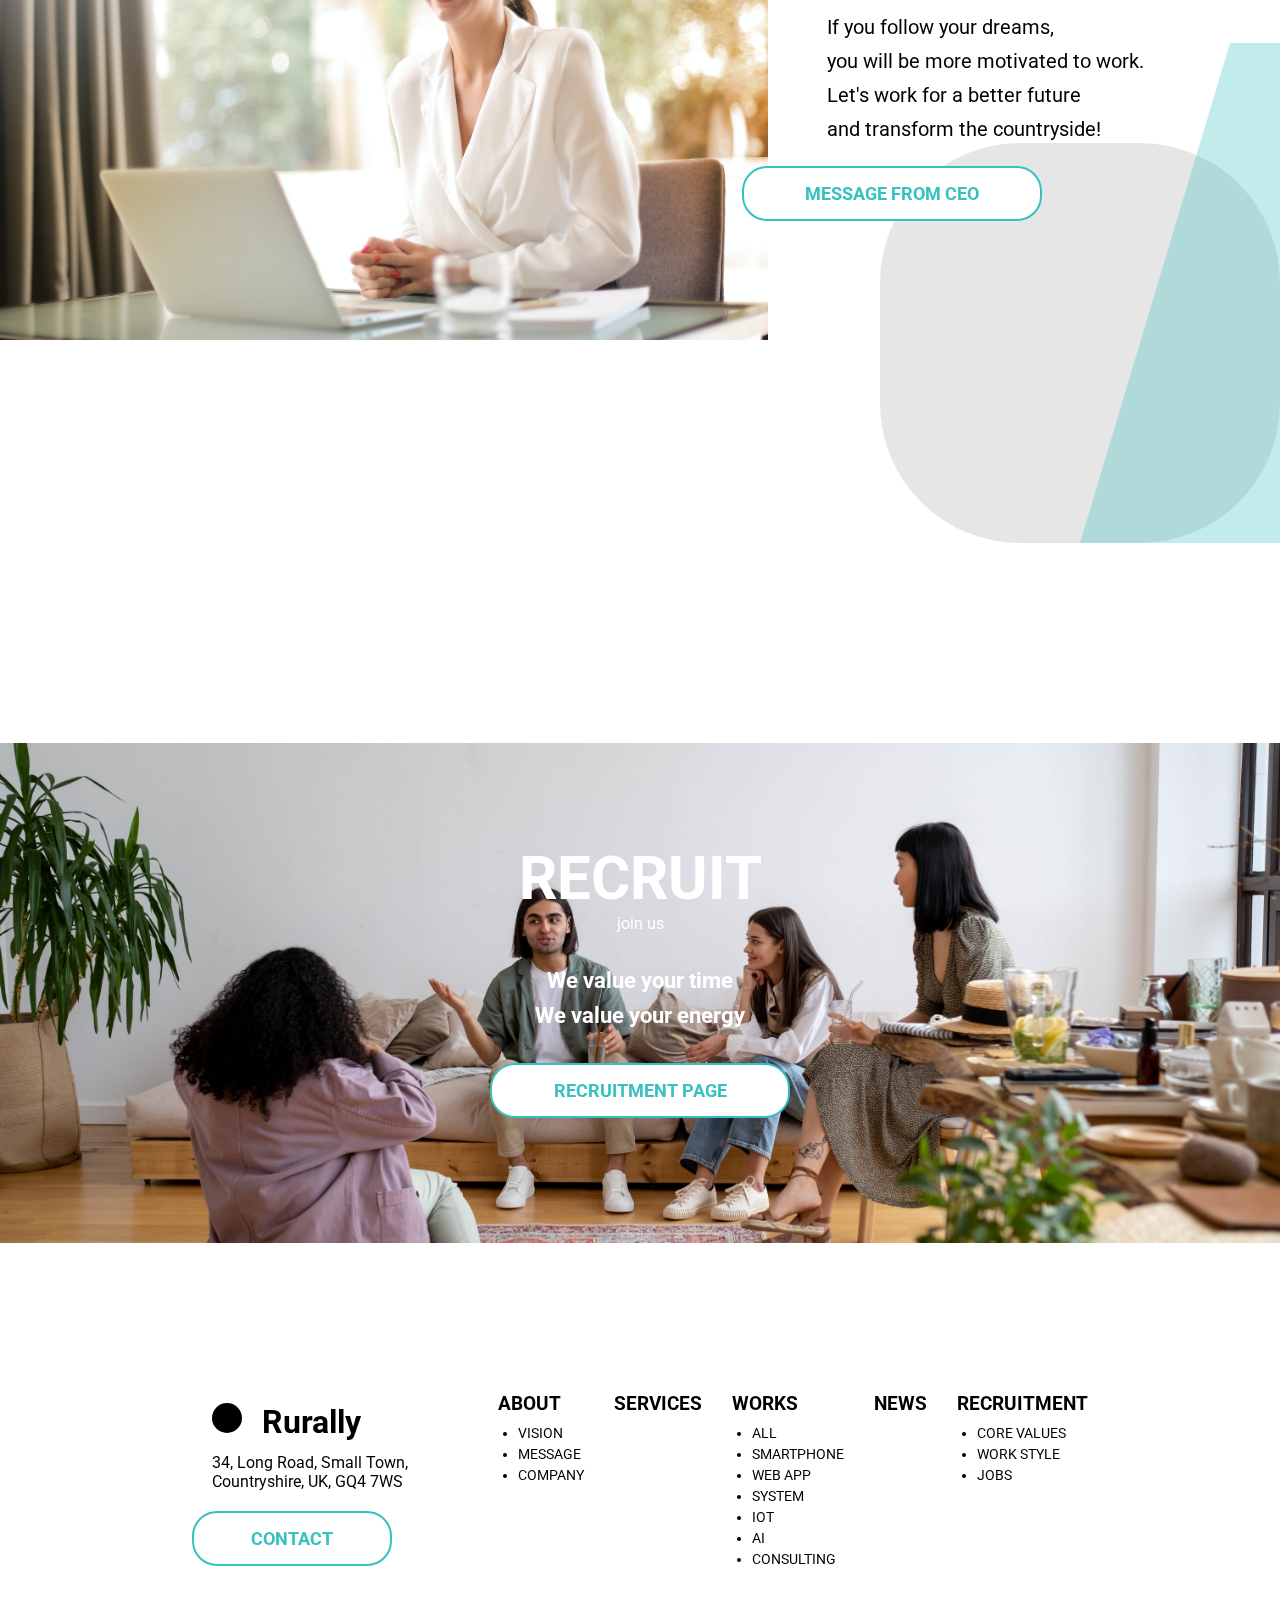
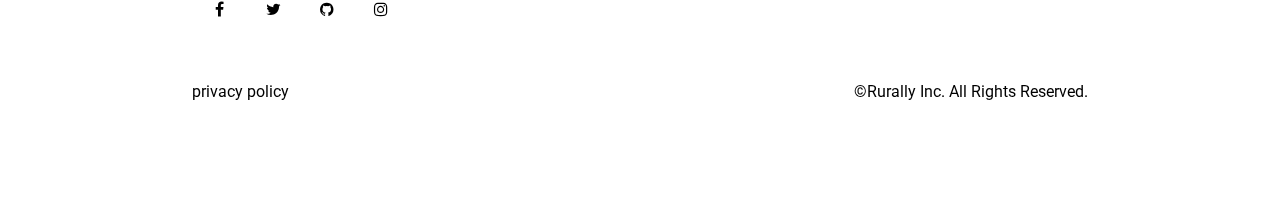
==== commit b786d041: "fixed background section completed" ====
--- a/index.html
+++ b/index.html
@@ -285,6 +285,26 @@
       </div>
     </section>
 
+    <section id="fixedBackground">
+      <h2>Unity of Nature and Technology</h2>
+      <p>
+        Crafting a streamlined customer journey into an intuitive, contemporary
+        experience for the established farming specialists, Rurally Real-time
+        translation.
+      </p>
+      <a href="services.html"><button>More info</button></a>
+    </section>
+
+    <section id="fixedBackground2">
+      <h2>Harmony and Progress</h2>
+      <p>
+        Encapsulating the fast-paced world of farming into a cutting edge
+        custom-built Magento app for the UK’s No.1 wheat supplier, Rurally
+        system development.
+      </p>
+      <a href="works.html"><button>More info</button></a>
+    </section>
+
     <section id="newsTopics">
       <div id="newsTopicsHeadline">
         <h1>News & Topics</h1>
--- a/indexStyles.css
+++ b/indexStyles.css
@@ -22,6 +22,19 @@
   height: 50px;
   z-index: 10;
   transition: 0.5s;
+  animation: nav-load 0.5s 1s;
+  transform: translateY(-100%);
+  animation-fill-mode: forwards;
+}
+
+@keyframes nav-load {
+  0% {
+    transform: translateY(-100%);
+  }
+
+  100% {
+    transform: translateY(0);
+  }
 }
 
 #logo {
@@ -50,7 +63,7 @@
 
 #navBarUl {
   position: relative;
-  margin: 15px 5% 0 0;
+  margin: 0px 5% 0 0;
   padding: unset;
   width: unset;
   top: unset;
@@ -61,21 +74,46 @@
 .navBarLiItem {
   text-transform: uppercase;
   display: inline-block;
-  margin: 0 20px;
+  /* padding: 15px 20px; */
   font-size: unset;
   text-align: unset;
 }
 
 #navBar ul li a {
+  /* background-color: #0087b4; */
+  padding: 15px 20px;
+  display: inline-block;
   text-decoration: none;
-  color: black;
+  color: #000000;
+  /* color: #35c1be; */
   transition: 0.25s;
-}
-
-#navBar ul li a:hover {
-  text-decoration: none;
-  color: #00000075;
-  transition: 0.25s;
+  position: relative;
+}
+
+/* a choice of animations below...  */
+
+/* #navBar ul li a:hover {
+  background-color: #d3d3d350;
+} */
+
+/* #navBar ul li a:hover {
+  color: #00000050;
+} */
+
+#navBar ul li a::after {
+  position: absolute;
+  bottom: 16px;
+  left: 0;
+  margin: 0 20px;
+  content: "";
+  height: 1px;
+  width: 0%;
+  background-color: #35c1be;
+  transition: 0.5s;
+}
+
+#navBar ul li a:hover::after {
+  width: calc(100% - 40px);
 }
 
 #navBar ul li button {
@@ -180,6 +218,20 @@
   object-fit: contain;
   transition: 0.25s;
   opacity: 1;
+
+  animation: video-load 1s ease-out 0.25s;
+  transform: translateX(100%);
+  animation-fill-mode: forwards;
+}
+
+@keyframes video-load {
+  0% {
+    transform: translateX(100%);
+  }
+
+  100% {
+    transform: translateX(0);
+  }
 }
 
 #enlargeVideoButton {
@@ -225,10 +277,38 @@
   border-radius: 50%;
   left: -150px;
   top: -150px;
+  animation: grey-circle-load 0.5s;
+  transform: translateY(-100%);
+  animation-fill-mode: forwards;
+}
+
+@keyframes grey-circle-load {
+  0% {
+    transform: translate(-100%, -100%);
+  }
+
+  100% {
+    transform: translate(0);
+  }
 }
 
 #textSectOne {
   margin: 100px 0 0 100px;
+  animation: text-sect-one-load 0.5s 1s;
+  opacity: 0;
+  animation-fill-mode: forwards;
+}
+
+@keyframes text-sect-one-load {
+  0% {
+    opacity: 0;
+    transform: translateY(10%);
+  }
+
+  100% {
+    opacity: 1;
+    transform: translateY(0);
+  }
 }
 
 #textSectOne h1 {
@@ -253,6 +333,19 @@
   position: relative;
   overflow: hidden;
   height: 90vh;
+  animation: sect-two-load 0.5s 1s;
+  opacity: 0;
+  animation-fill-mode: forwards;
+}
+
+@keyframes sect-two-load {
+  0% {
+    opacity: 0;
+  }
+
+  100% {
+    opacity: 1;
+  }
 }
 
 #blackCircle {
@@ -492,7 +585,7 @@
 /* works section */
 
 #works {
-  margin-top: 150px;
+  margin: 150px 0 200px;
 }
 
 #worksTitle {
@@ -604,6 +697,69 @@
 .workSlideViewMore a {
   text-decoration: none;
   color: #35c1be;
+}
+
+/* fixed background section  */
+
+#fixedBackground {
+  height: 100vh;
+  width: 100%;
+  background-size: cover;
+  background-position: top;
+  background-image: url("images/pexels-anna-b-13680374.jpg");
+  background-repeat: no-repeat;
+  background-attachment: fixed;
+}
+
+#fixedBackground h2,
+#fixedBackground2 h2 {
+  color: #ffffff;
+  padding: 10% 0 0 10%;
+  font-size: 40px;
+}
+
+#fixedBackground p,
+#fixedBackground2 p {
+  color: #ffffff;
+  padding: 10px 0 0 10%;
+  width: 700px;
+  font-size: 24px;
+  line-height: 2rem;
+}
+
+#fixedBackground button,
+#fixedBackground2 button {
+  margin-top: 25px;
+  margin-left: 10%;
+  width: 300px;
+  padding: 20px;
+  border: 2px #ffffff solid;
+  color: #ffffff;
+  border-radius: 35px;
+  text-transform: uppercase;
+  font-weight: bold;
+  font-size: 18px;
+  cursor: pointer;
+  background: linear-gradient(transparent 50%, #35c1be 50%);
+  background-size: 100% 200%;
+  background-position: -100% 200%;
+  transition: 0.3s;
+}
+
+#fixedBackground button:hover,
+#fixedBackground2 button:hover {
+  color: #ffffff;
+  background-position: 100% 100%;
+  border: 2px #35c1be solid;
+}
+
+#fixedBackground2 {
+  height: 100vh;
+  width: 100%;
+  background-size: cover;
+  background-image: url("images/pexels-danny-meneses-943096.jpg");
+  background-repeat: no-repeat;
+  background-attachment: fixed;
 }
 
 /* news and topics section */
@@ -1096,6 +1252,10 @@
     opacity: 0;
   }
 
+  #navBar ul li a {
+    padding: 5px 20px;
+  }
+
   /* this is all we will display  */
 
   #navBar #hamburgerIconDiv {
